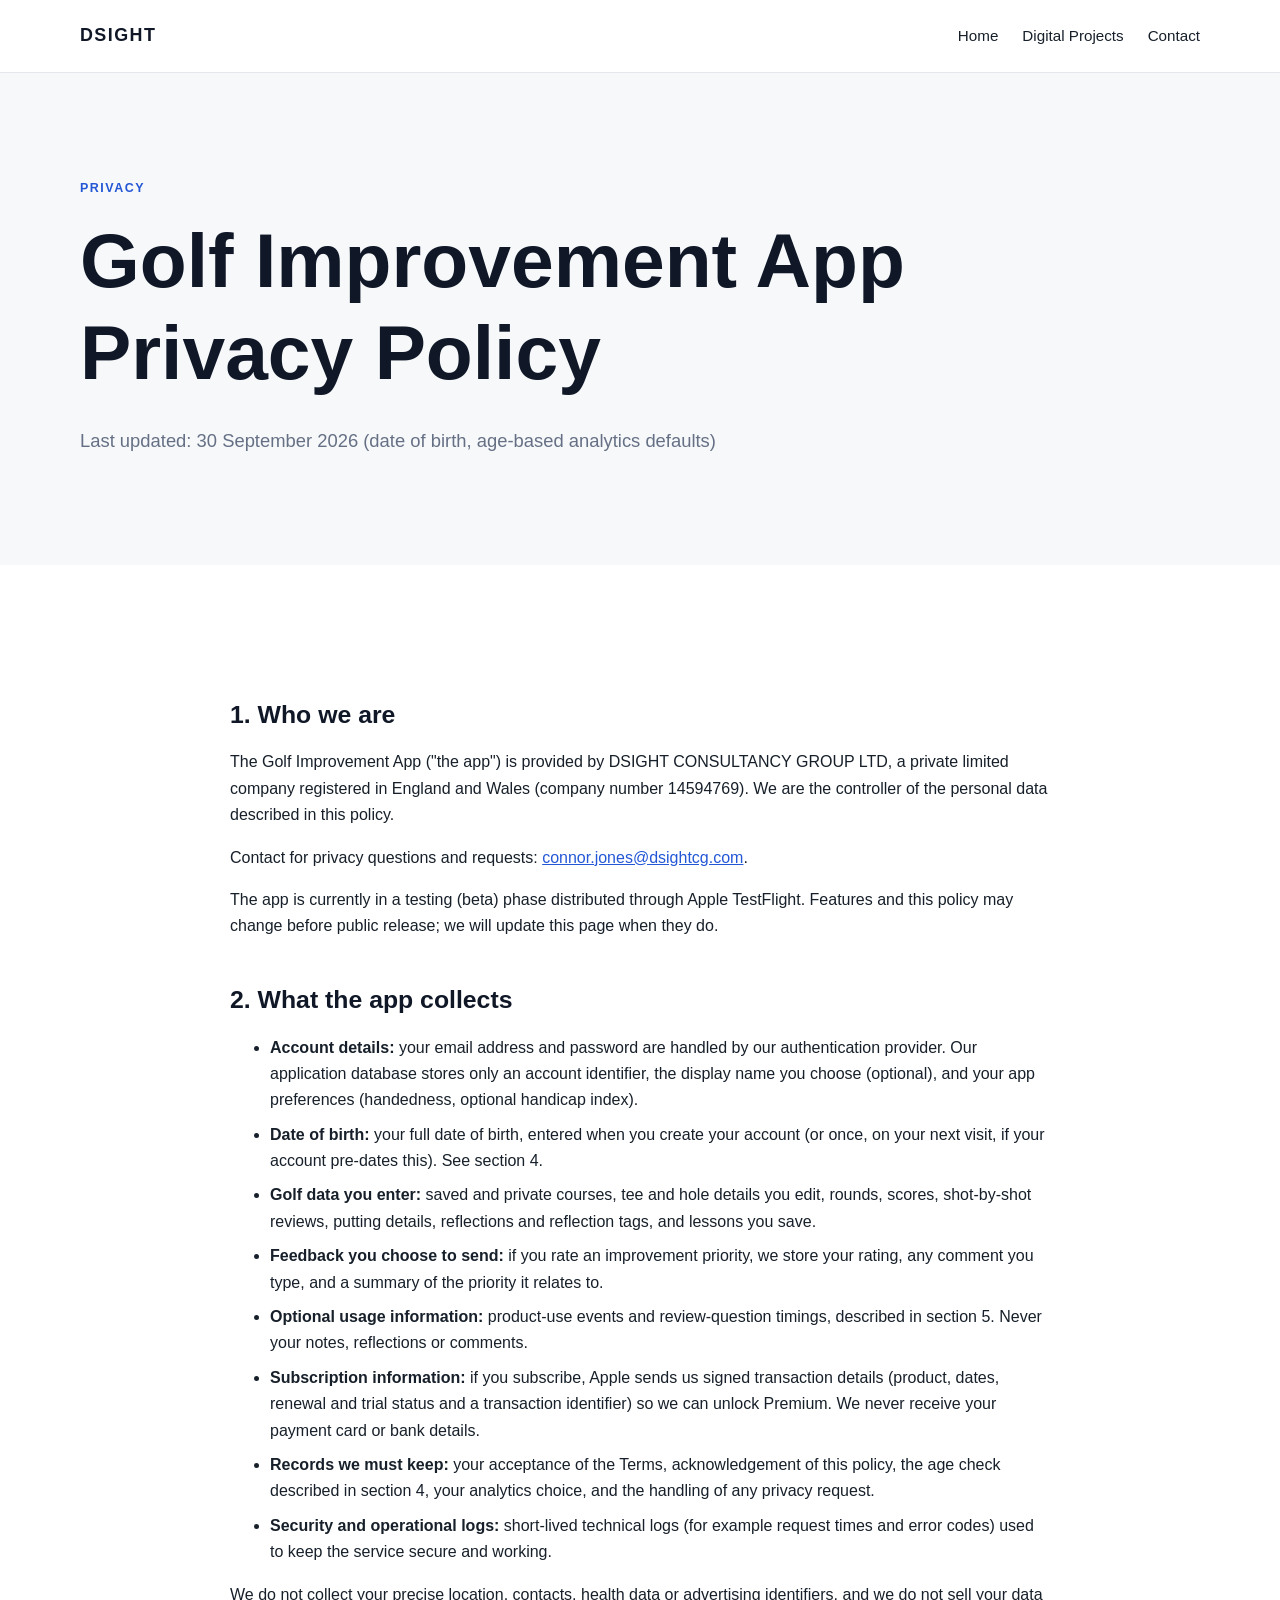
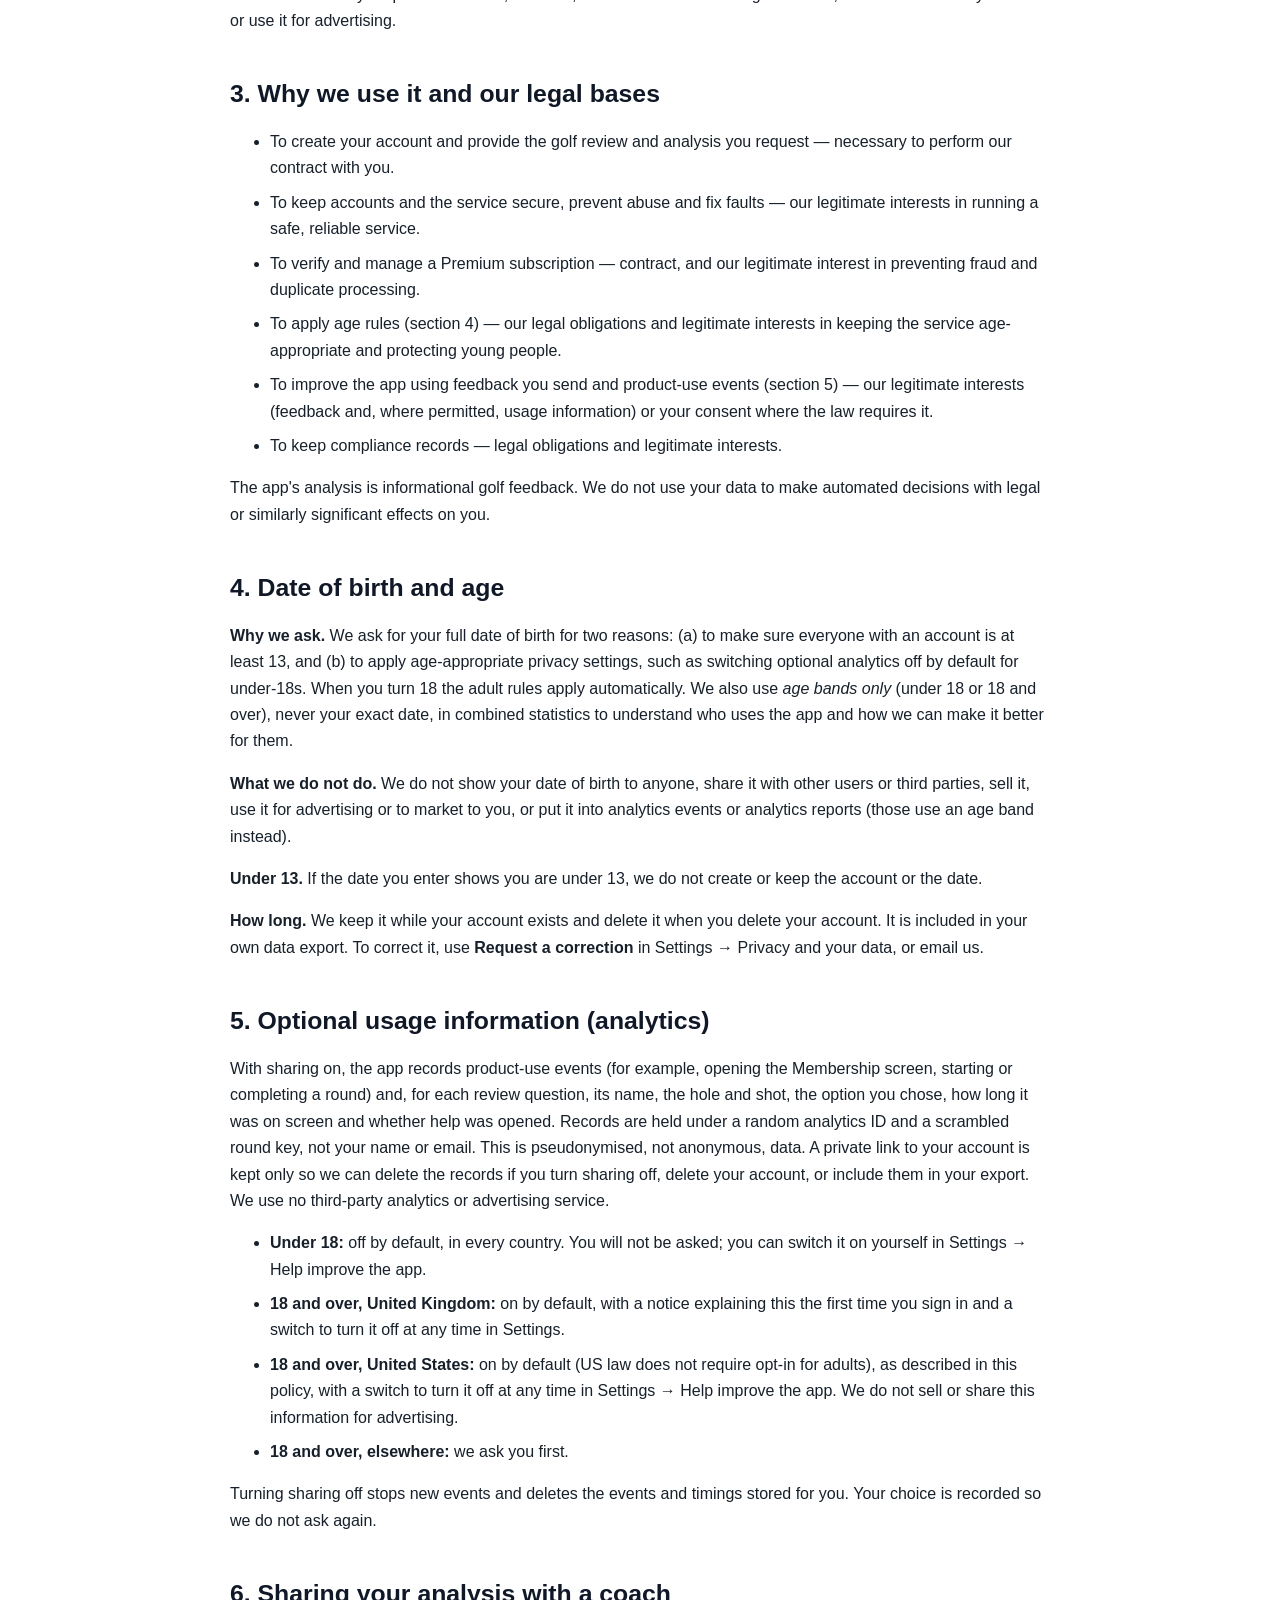
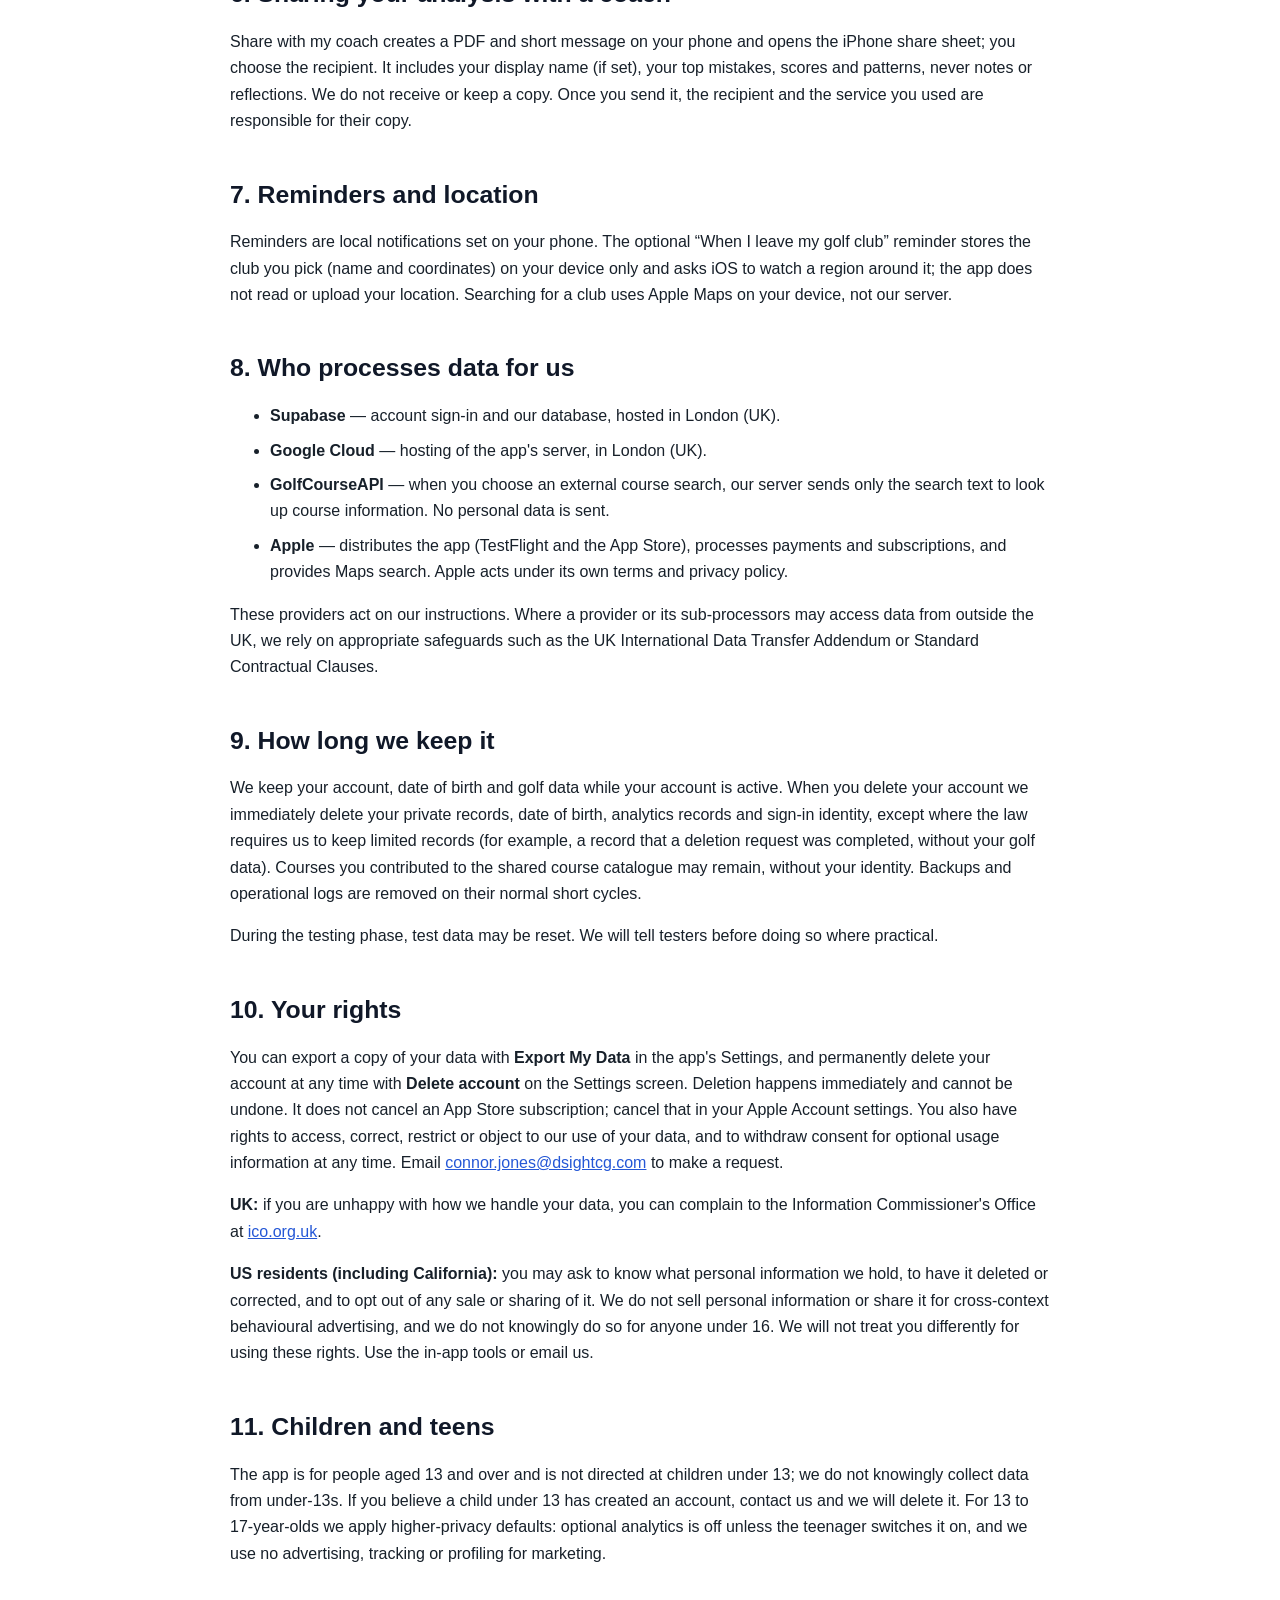
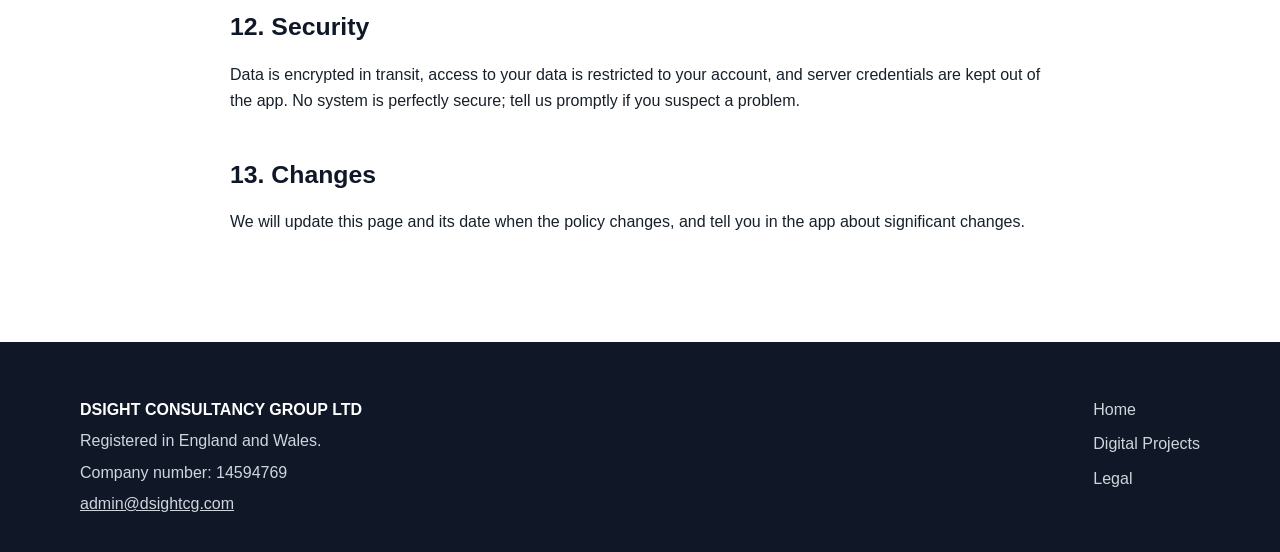
==== golf-improvement-privacy.html @ 4397a0ed "Golf Improvement privacy: date of birth, age-based analytics defaults, coach sharing, reminders, sub" ====
<!doctype html>
<html lang="en">
<head>
  <meta charset="utf-8">
  <meta name="viewport" content="width=device-width, initial-scale=1">
  <title>Golf Improvement App Privacy Policy | DSIGHT CONSULTANCY GROUP LTD</title>
  <meta
    name="description"
    content="Privacy policy for the Golf Improvement App by DSIGHT CONSULTANCY GROUP LTD."
  >
  <link rel="stylesheet" href="styles.css">
</head>

<body>

<header class="site-header">
  <div class="container nav">
    <a class="brand" href="index.html">DSIGHT</a>

    <nav aria-label="Main navigation">
      <a href="index.html">Home</a>
      <a href="projects.html">Digital Projects</a>
      <a href="index.html#contact">Contact</a>
    </nav>
  </div>
</header>

<main>

<section class="page-header">
  <div class="container">
    <p class="eyebrow">Privacy</p>
    <h1>Golf Improvement App Privacy Policy</h1>
    <p class="hero-text">Last updated: 30 September 2026 (date of birth, age-based analytics defaults)</p>
  </div>
</section>

<section class="section">
  <div class="container legal">

    <h2>1. Who we are</h2>

    <p>
      The Golf Improvement App ("the app") is provided by DSIGHT CONSULTANCY
      GROUP LTD, a private limited company registered in England and Wales
      (company number 14594769). We are the controller of the personal data
      described in this policy.
    </p>
    <p>
      Contact for privacy questions and requests:
      <a href="mailto:connor.jones@dsightcg.com">connor.jones@dsightcg.com</a>.
    </p>
    <p>
      The app is currently in a testing (beta) phase distributed through
      Apple TestFlight. Features and this policy may change before public
      release; we will update this page when they do.
    </p>

    <h2>2. What the app collects</h2>

    <ul>
      <li>
        <strong>Account details:</strong> your email address and password are
        handled by our authentication provider. Our application database stores
        only an account identifier, the display name you choose (optional), and
        your app preferences (handedness, optional handicap index).
      </li>
      <li>
        <strong>Date of birth:</strong> your full date of birth, entered when
        you create your account (or once, on your next visit, if your account
        pre-dates this). See section 4.
      </li>
      <li>
        <strong>Golf data you enter:</strong> saved and private courses, tee
        and hole details you edit, rounds, scores, shot-by-shot reviews,
        putting details, reflections and reflection tags, and lessons you save.
      </li>
      <li>
        <strong>Feedback you choose to send:</strong> if you rate an
        improvement priority, we store your rating, any comment you type, and a
        summary of the priority it relates to.
      </li>
      <li>
        <strong>Optional usage information:</strong> product-use events and
        review-question timings, described in section 5. Never your notes,
        reflections or comments.
      </li>
      <li>
        <strong>Subscription information:</strong> if you subscribe, Apple
        sends us signed transaction details (product, dates, renewal and trial
        status and a transaction identifier) so we can unlock Premium. We never
        receive your payment card or bank details.
      </li>
      <li>
        <strong>Records we must keep:</strong> your acceptance of the Terms,
        acknowledgement of this policy, the age check described in section 4,
        your analytics choice, and the handling of any privacy request.
      </li>
      <li>
        <strong>Security and operational logs:</strong> short-lived technical
        logs (for example request times and error codes) used to keep the
        service secure and working.
      </li>
    </ul>
    <p>
      We do not collect your precise location, contacts, health data or
      advertising identifiers, and we do not sell your data or use it for
      advertising.
    </p>

    <h2>3. Why we use it and our legal bases</h2>

    <ul>
      <li>
        To create your account and provide the golf review and analysis you
        request &mdash; necessary to perform our contract with you.
      </li>
      <li>
        To keep accounts and the service secure, prevent abuse and fix faults
        &mdash; our legitimate interests in running a safe, reliable service.
      </li>
      <li>
        To verify and manage a Premium subscription &mdash; contract, and our
        legitimate interest in preventing fraud and duplicate processing.
      </li>
      <li>
        To apply age rules (section 4) &mdash; our legal obligations and
        legitimate interests in keeping the service age-appropriate and
        protecting young people.
      </li>
      <li>
        To improve the app using feedback you send and product-use events
        (section 5) &mdash; our legitimate interests (feedback and, where
        permitted, usage information) or your consent where the law requires it.
      </li>
      <li>
        To keep compliance records &mdash; legal obligations and legitimate
        interests.
      </li>
    </ul>
    <p>
      The app's analysis is informational golf feedback. We do not use your
      data to make automated decisions with legal or similarly significant
      effects on you.
    </p>

    <h2>4. Date of birth and age</h2>

    <p>
      <strong>Why we ask.</strong> We ask for your full date of birth for two
      reasons: (a) to make sure everyone with an account is at least 13, and
      (b) to apply age-appropriate privacy settings, such as switching optional
      analytics off by default for under-18s. When you turn 18 the adult rules
      apply automatically. We also use <em>age bands only</em> (under 18 or 18
      and over), never your exact date, in combined statistics to understand who
      uses the app and how we can make it better for them.
    </p>
    <p>
      <strong>What we do not do.</strong> We do not show your date of birth to
      anyone, share it with other users or third parties, sell it, use it for
      advertising or to market to you, or put it into analytics events or
      analytics reports (those use an age band instead).
    </p>
    <p>
      <strong>Under 13.</strong> If the date you enter shows you are under 13,
      we do not create or keep the account or the date.
    </p>
    <p>
      <strong>How long.</strong> We keep it while your account exists and
      delete it when you delete your account. It is included in your own data
      export. To correct it, use <strong>Request a correction</strong> in
      Settings &rarr; Privacy and your data, or email us.
    </p>

    <h2>5. Optional usage information (analytics)</h2>

    <p>
      With sharing on, the app records product-use events (for example,
      opening the Membership screen, starting or completing a round) and, for
      each review question, its name, the hole and shot, the option you chose,
      how long it was on screen and whether help was opened. Records are held
      under a random analytics ID and a scrambled round key, not your name or
      email. This is pseudonymised, not anonymous, data. A private link to your
      account is kept only so we can delete the records if you turn sharing off,
      delete your account, or include them in your export. We use no
      third-party analytics or advertising service.
    </p>
    <ul>
      <li>
        <strong>Under 18:</strong> off by default, in every country. You will
        not be asked; you can switch it on yourself in Settings &rarr; Help
        improve the app.
      </li>
      <li>
        <strong>18 and over, United Kingdom:</strong> on by default, with a
        notice explaining this the first time you sign in and a switch to turn
        it off at any time in Settings.
      </li>
      <li>
        <strong>18 and over, United States:</strong> on by default (US law does
        not require opt-in for adults), as described in this policy, with a
        switch to turn it off at any time in Settings &rarr; Help improve the
        app. We do not sell or share this information for advertising.
      </li>
      <li>
        <strong>18 and over, elsewhere:</strong> we ask you first.
      </li>
    </ul>
    <p>
      Turning sharing off stops new events and deletes the events and timings
      stored for you. Your choice is recorded so we do not ask again.
    </p>

    <h2>6. Sharing your analysis with a coach</h2>

    <p>
      Share with my coach creates a PDF and short message on your phone and
      opens the iPhone share sheet; you choose the recipient. It includes your
      display name (if set), your top mistakes, scores and patterns, never notes
      or reflections. We do not receive or keep a copy. Once you send it, the
      recipient and the service you used are responsible for their copy.
    </p>

    <h2>7. Reminders and location</h2>

    <p>
      Reminders are local notifications set on your phone. The optional
      &ldquo;When I leave my golf club&rdquo; reminder stores the club you pick
      (name and coordinates) on your device only and asks iOS to watch a region
      around it; the app does not read or upload your location. Searching for a
      club uses Apple Maps on your device, not our server.
    </p>

    <h2>8. Who processes data for us</h2>

    <ul>
      <li>
        <strong>Supabase</strong> &mdash; account sign-in and our database,
        hosted in London (UK).
      </li>
      <li>
        <strong>Google Cloud</strong> &mdash; hosting of the app's server,
        in London (UK).
      </li>
      <li>
        <strong>GolfCourseAPI</strong> &mdash; when you choose an external
        course search, our server sends only the search text to look up course
        information. No personal data is sent.
      </li>
      <li>
        <strong>Apple</strong> &mdash; distributes the app (TestFlight and the
        App Store), processes payments and subscriptions, and provides Maps
        search. Apple acts under its own terms and privacy policy.
      </li>
    </ul>
    <p>
      These providers act on our instructions. Where a provider or its
      sub-processors may access data from outside the UK, we rely on
      appropriate safeguards such as the UK International Data Transfer
      Addendum or Standard Contractual Clauses.
    </p>

    <h2>9. How long we keep it</h2>

    <p>
      We keep your account, date of birth and golf data while your account is
      active. When you delete your account we immediately delete your private
      records, date of birth, analytics records and sign-in identity, except
      where the law requires us to keep limited records (for example, a record
      that a deletion request was completed, without your golf data). Courses
      you contributed to the shared course catalogue may remain, without your
      identity. Backups and operational logs are removed on their normal
      short cycles.
    </p>
    <p>
      During the testing phase, test data may be reset. We will tell testers
      before doing so where practical.
    </p>

    <h2>10. Your rights</h2>

    <p>
      You can export a copy of your data with <strong>Export My Data</strong>
      in the app's Settings, and permanently delete your account at any time
      with <strong>Delete account</strong> on the Settings screen. Deletion
      happens immediately and cannot be undone. It does not cancel an App
      Store subscription; cancel that in your Apple Account settings. You also
      have rights to access, correct, restrict or object to our use of your
      data, and to withdraw consent for optional usage information at any time.
      Email
      <a href="mailto:connor.jones@dsightcg.com">connor.jones@dsightcg.com</a>
      to make a request.
    </p>
    <p>
      <strong>UK:</strong> if you are unhappy with how we handle your data,
      you can complain to the Information Commissioner's Office at
      <a href="https://ico.org.uk">ico.org.uk</a>.
    </p>
    <p>
      <strong>US residents (including California):</strong> you may ask to know
      what personal information we hold, to have it deleted or corrected, and
      to opt out of any sale or sharing of it. We do not sell personal
      information or share it for cross-context behavioural advertising, and
      we do not knowingly do so for anyone under 16. We will not treat you
      differently for using these rights. Use the in-app tools or email us.
    </p>

    <h2>11. Children and teens</h2>

    <p>
      The app is for people aged 13 and over and is not directed at children
      under 13; we do not knowingly collect data from under-13s. If you believe
      a child under 13 has created an account, contact us and we will delete
      it. For 13 to 17-year-olds we apply higher-privacy defaults: optional
      analytics is off unless the teenager switches it on, and we use no
      advertising, tracking or profiling for marketing.
    </p>

    <h2>12. Security</h2>

    <p>
      Data is encrypted in transit, access to your data is restricted to your
      account, and server credentials are kept out of the app. No system is
      perfectly secure; tell us promptly if you suspect a problem.
    </p>

    <h2>13. Changes</h2>

    <p>
      We will update this page and its date when the policy changes, and tell
      you in the app about significant changes.
    </p>

  </div>
</section>

</main>

<footer>
  <div class="container footer-content">

    <div>
      <strong>DSIGHT CONSULTANCY GROUP LTD</strong>
      <p>Registered in England and Wales.</p>
      <p>Company number: 14594769</p>
      <p>
        <a href="mailto:admin@dsightcg.com">admin@dsightcg.com</a>
      </p>
    </div>

    <div class="footer-links">
      <a href="index.html">Home</a>
      <a href="projects.html">Digital Projects</a>
      <a href="terms.html">Legal</a>
    </div>

  </div>
</footer>

</body>
</html>
---- styles.css ----
:root {
  --text: #17202a;
  --muted: #667085;
  --background: #ffffff;
  --alternate: #f6f8fa;
  --border: #e4e7ec;
  --accent: #2457d6;
  --accent-dark: #1744af;
  --dark: #101828;
  --footer-text: #d0d5dd;
}

* {
  box-sizing: border-box;
}

html {
  scroll-behavior: smooth;
}

body {
  margin: 0;
  font-family:
    -apple-system,
    BlinkMacSystemFont,
    "Segoe UI",
    Roboto,
    Helvetica,
    Arial,
    sans-serif;
  color: var(--text);
  background: var(--background);
  line-height: 1.65;
}

a {
  transition: color 0.15s ease, background 0.15s ease;
}

.container {
  width: min(1120px, calc(100% - 40px));
  margin: 0 auto;
}

.site-header {
  border-bottom: 1px solid var(--border);
  background: rgba(255, 255, 255, 0.98);
}

.nav {
  min-height: 72px;
  display: flex;
  align-items: center;
  justify-content: space-between;
  gap: 30px;
}

.brand {
  font-weight: 800;
  letter-spacing: 0.08em;
  font-size: 1.12rem;
  text-decoration: none;
  color: var(--dark);
}

nav {
  display: flex;
  flex-wrap: wrap;
  gap: 24px;
}

nav a {
  color: var(--text);
  text-decoration: none;
  font-size: 0.95rem;
}

nav a:hover {
  color: var(--accent);
}

.hero,
.page-header {
  padding: 105px 0 90px;
}

.hero {
  background: linear-gradient(135deg, #f5f8ff 0%, #ffffff 65%);
}

.page-header {
  background: var(--alternate);
}

.eyebrow {
  color: var(--accent);
  text-transform: uppercase;
  letter-spacing: 0.12em;
  font-weight: 700;
  font-size: 0.78rem;
}

h1,
h2,
h3 {
  line-height: 1.2;
  color: var(--dark);
}

h1 {
  max-width: 900px;
  font-size: clamp(2.5rem, 6vw, 4.8rem);
  margin: 15px 0 28px;
}

h2 {
  font-size: clamp(2rem, 4vw, 3rem);
  margin: 8px 0 20px;
}

h3 {
  font-size: 1.25rem;
  margin-top: 0;
}

p {
  margin-top: 0;
}

.hero-text,
.section-intro {
  max-width: 790px;
  font-size: 1.15rem;
  color: var(--muted);
}

.hero-actions {
  display: flex;
  flex-wrap: wrap;
  gap: 14px;
  margin-top: 35px;
}

.button {
  display: inline-block;
  padding: 12px 20px;
  background: var(--accent);
  color: white;
  border-radius: 8px;
  text-decoration: none;
  font-weight: 600;
}

.button:hover {
  background: var(--accent-dark);
}

.button.secondary {
  background: white;
  color: var(--dark);
  border: 1px solid var(--border);
}

.button.secondary:hover {
  background: var(--alternate);
}

.section {
  padding: 90px 0;
}

.alternate {
  background: var(--alternate);
}

.grid {
  display: grid;
  grid-template-columns: repeat(2, 1fr);
  gap: 24px;
  margin-top: 45px;
}

.card,
.feature-box {
  padding: 30px;
  border: 1px solid var(--border);
  border-radius: 14px;
  background: white;
}

.card p,
.feature-box p {
  color: var(--muted);
}

.split,
.project {
  display: grid;
  grid-template-columns: 1.45fr 1fr;
  gap: 55px;
  align-items: start;
}

.feature-list {
  padding-left: 20px;
  color: var(--muted);
}

.feature-list li {
  margin-bottom: 8px;
}

.status {
  font-weight: 600;
  color: var(--text) !important;
}

.text-link {
  display: inline-block;
  margin-top: 15px;
  font-weight: 600;
  color: var(--accent);
  text-decoration: none;
}

.text-link:hover {
  text-decoration: underline;
}

.company-details {
  display: grid;
  grid-template-columns: repeat(3, 1fr);
  gap: 20px;
  margin-top: 40px;
}

.company-details > div {
  padding: 22px;
  border: 1px solid var(--border);
  background: white;
  border-radius: 12px;
}

.detail-label {
  display: block;
  color: var(--muted);
  font-size: 0.85rem;
  margin-bottom: 5px;
}

.contact-email {
  font-size: 1.4rem;
  font-weight: 600;
}

.contact-email a,
.legal a {
  color: var(--accent);
}

.legal {
  max-width: 820px;
}

.legal h2 {
  margin-top: 45px;
  font-size: 1.55rem;
}

.legal li {
  margin-bottom: 8px;
}

footer {
  background: var(--dark);
  color: var(--footer-text);
  padding: 55px 0 30px;
}

footer strong {
  color: white;
}

footer a {
  color: var(--footer-text);
}

.footer-content {
  display: flex;
  justify-content: space-between;
  gap: 40px;
}

.footer-content p {
  margin: 5px 0;
}

.footer-links {
  display: flex;
  flex-direction: column;
  gap: 8px;
}

.footer-links a {
  text-decoration: none;
}

.footer-links a:hover,
footer a:hover {
  color: white;
}

.copyright {
  border-top: 1px solid #344054;
  margin-top: 35px;
  padding-top: 25px;
  font-size: 0.9rem;
}

@media (max-width: 800px) {

  .nav,
  .footer-content {
    align-items: flex-start;
    flex-direction: column;
    padding: 20px 0;
  }

  nav {
    gap: 14px;
  }

  .grid,
  .split,
  .project,
  .company-details {
    grid-template-columns: 1fr;
  }

  .hero,
  .page-header {
    padding: 70px 0 60px;
  }

  .section {
    padding: 65px 0;
  }

  h1 {
    font-size: clamp(2.35rem, 12vw, 3.5rem);
  }
}
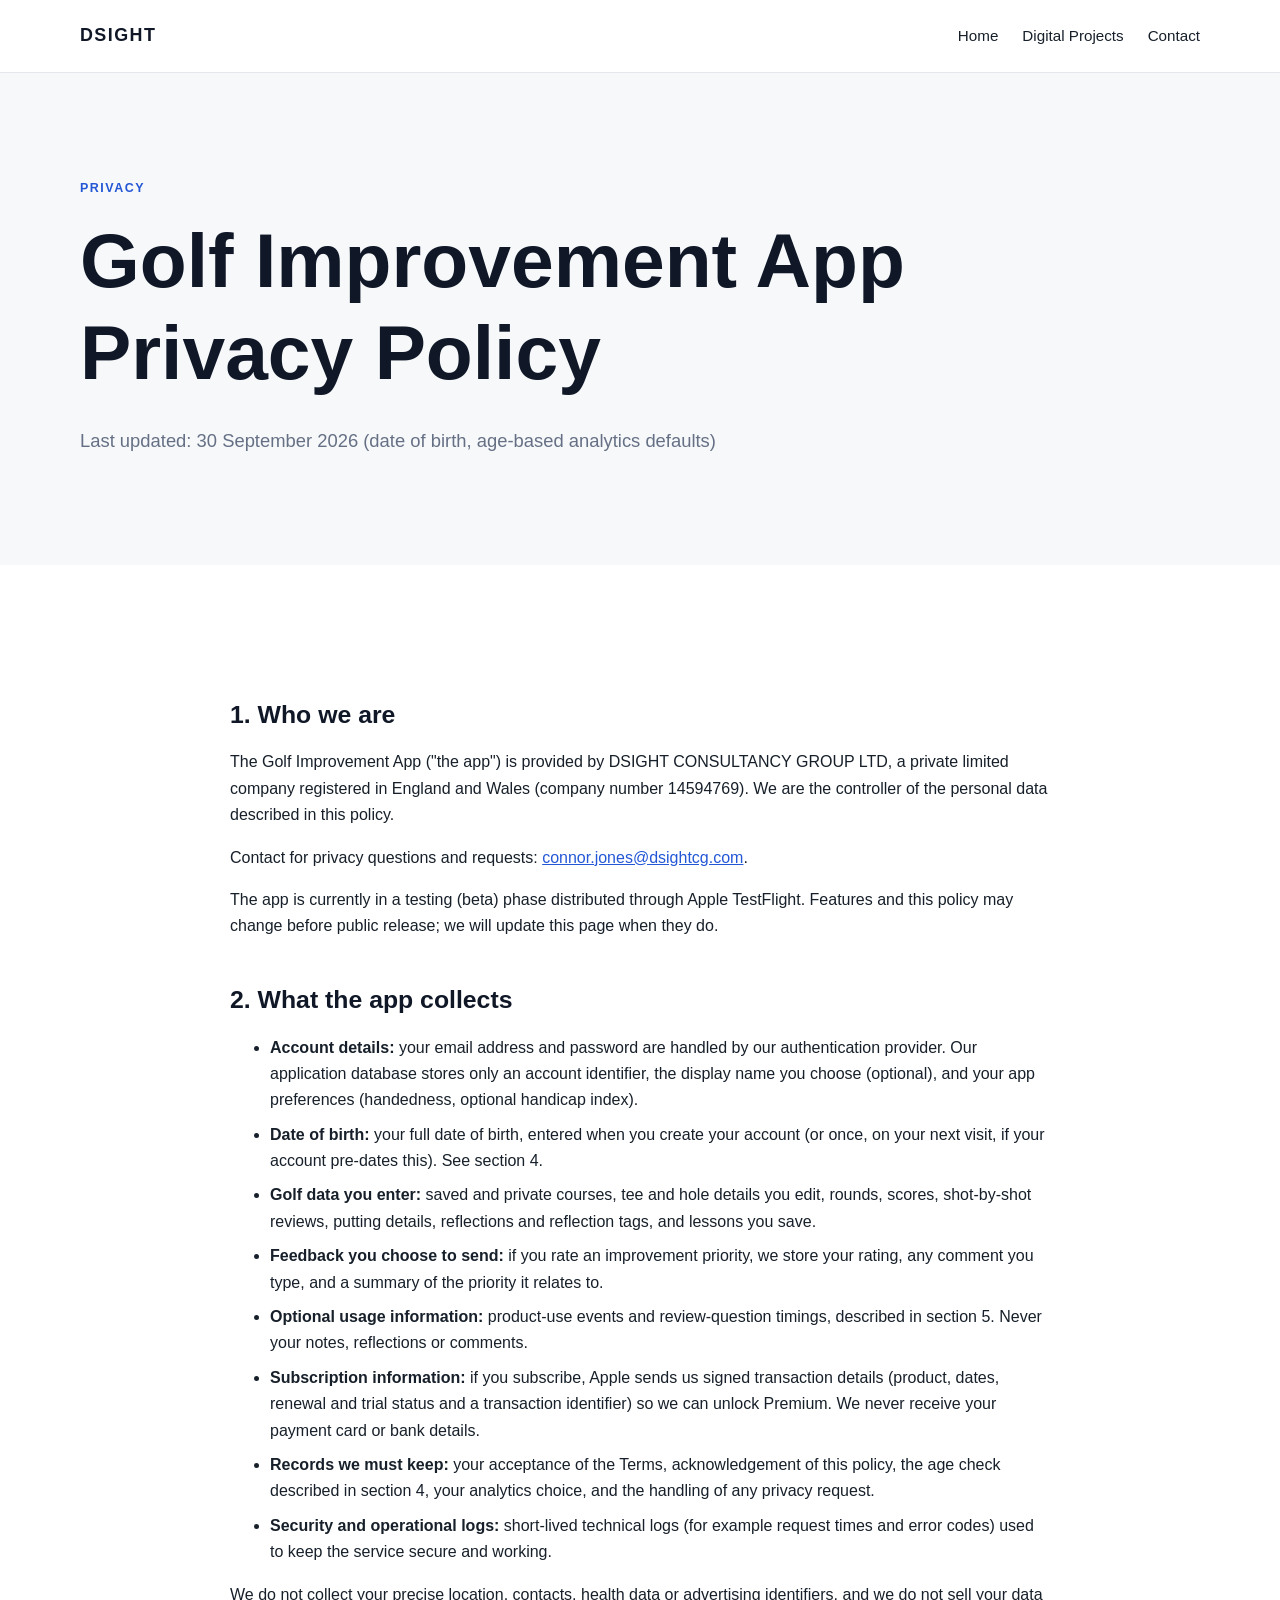
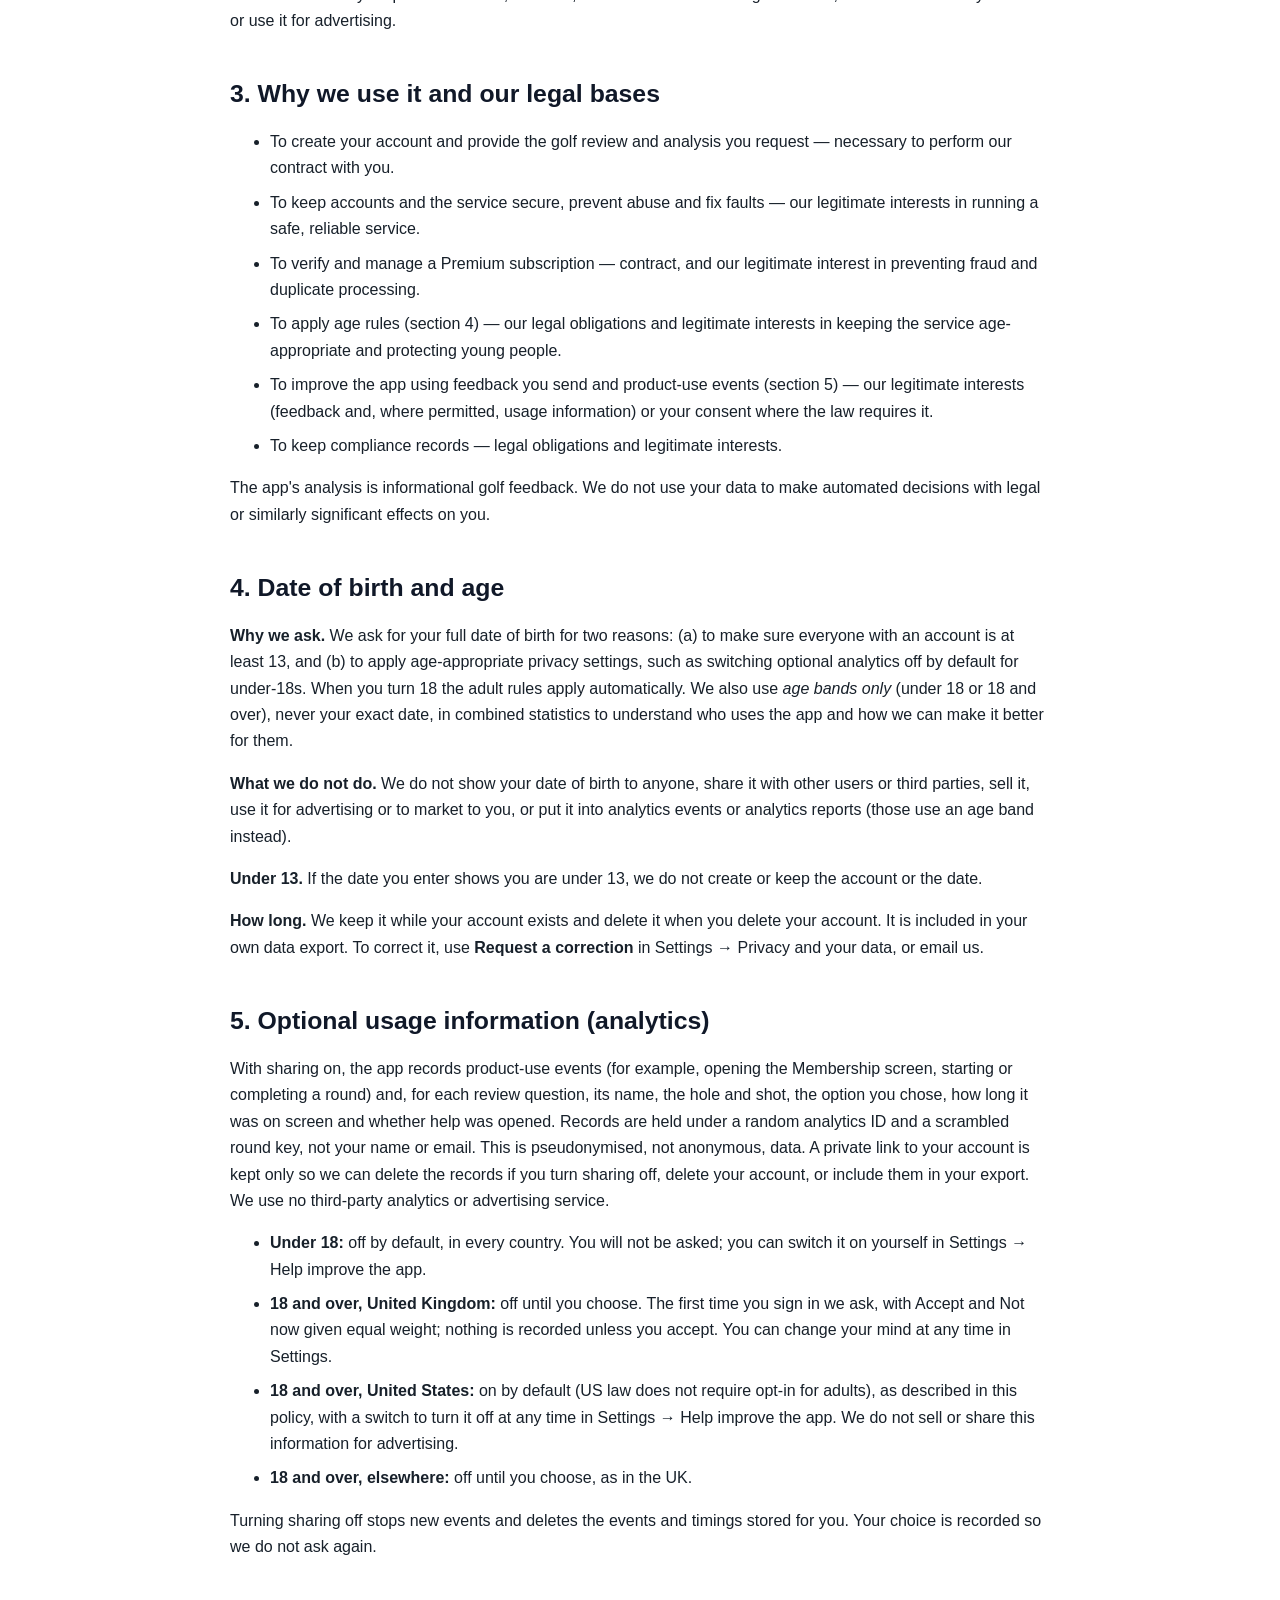
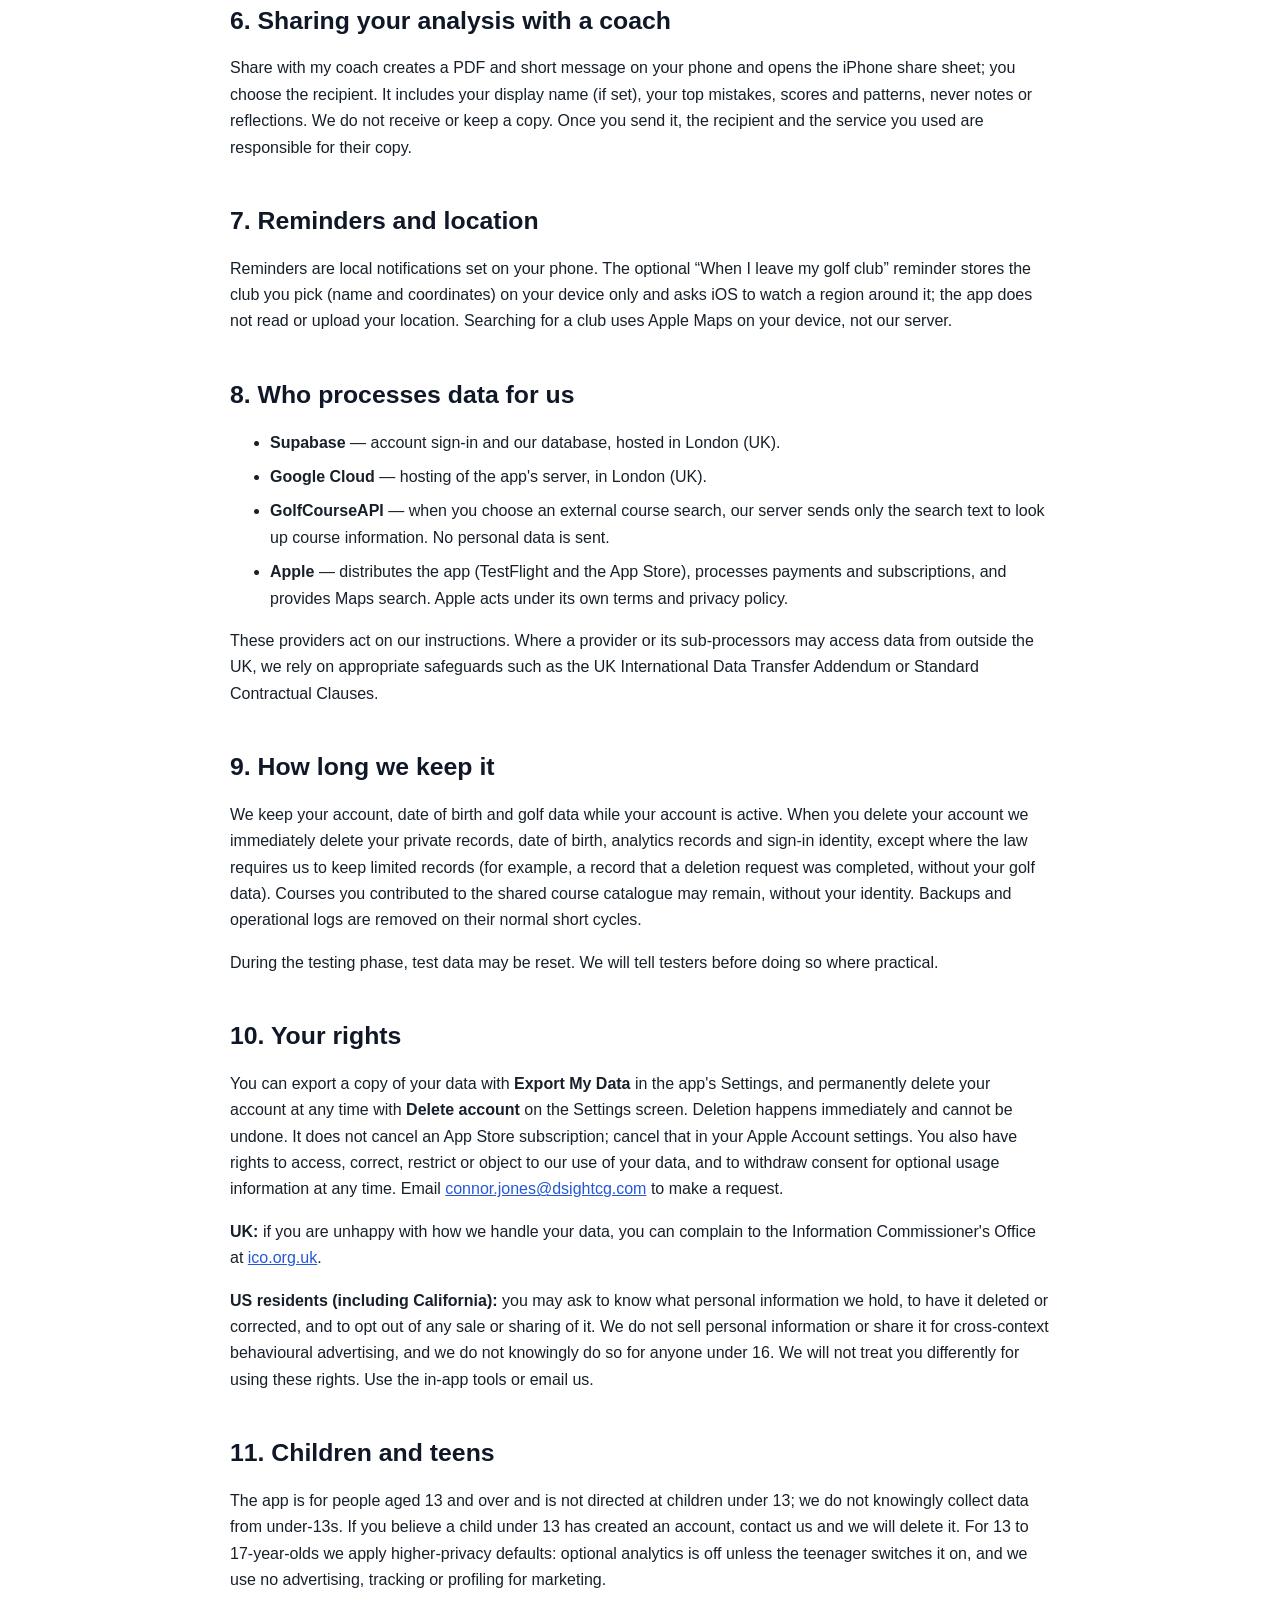
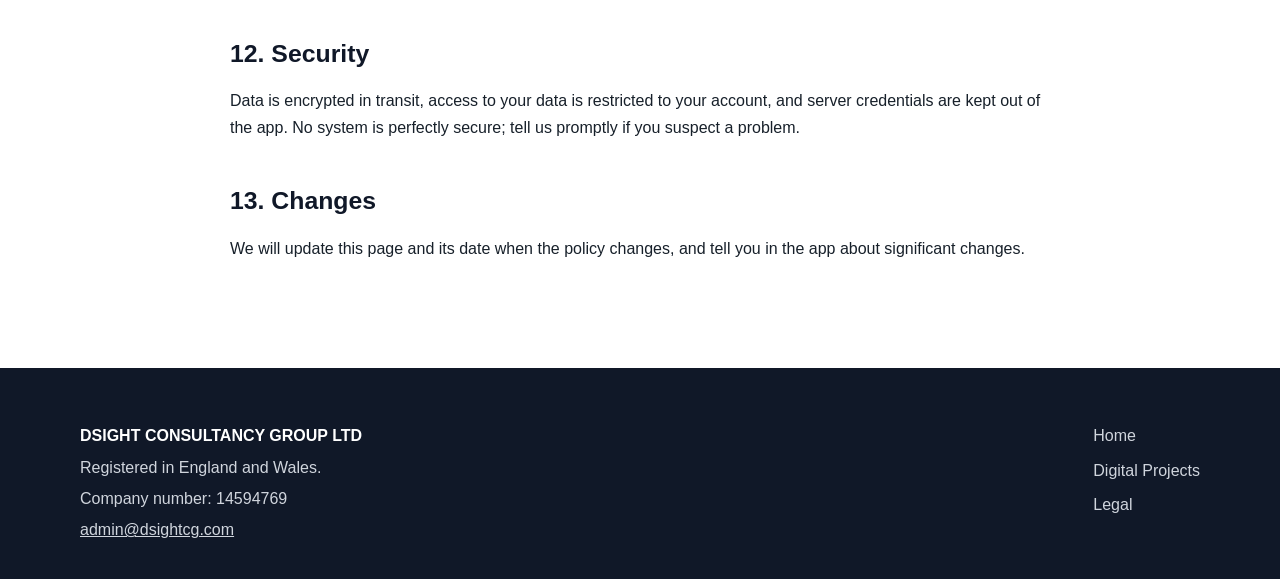
==== commit a97740df: "Golf Improvement privacy: UK analytics is opt-in" ====
--- a/golf-improvement-privacy.html
+++ b/golf-improvement-privacy.html
@@ -192,9 +192,10 @@
         improve the app.
       </li>
       <li>
-        <strong>18 and over, United Kingdom:</strong> on by default, with a
-        notice explaining this the first time you sign in and a switch to turn
-        it off at any time in Settings.
+        <strong>18 and over, United Kingdom:</strong> off until you choose. The
+        first time you sign in we ask, with Accept and Not now given equal
+        weight; nothing is recorded unless you accept. You can change your
+        mind at any time in Settings.
       </li>
       <li>
         <strong>18 and over, United States:</strong> on by default (US law does
@@ -203,7 +204,7 @@
         app. We do not sell or share this information for advertising.
       </li>
       <li>
-        <strong>18 and over, elsewhere:</strong> we ask you first.
+        <strong>18 and over, elsewhere:</strong> off until you choose, as in the UK.
       </li>
     </ul>
     <p>
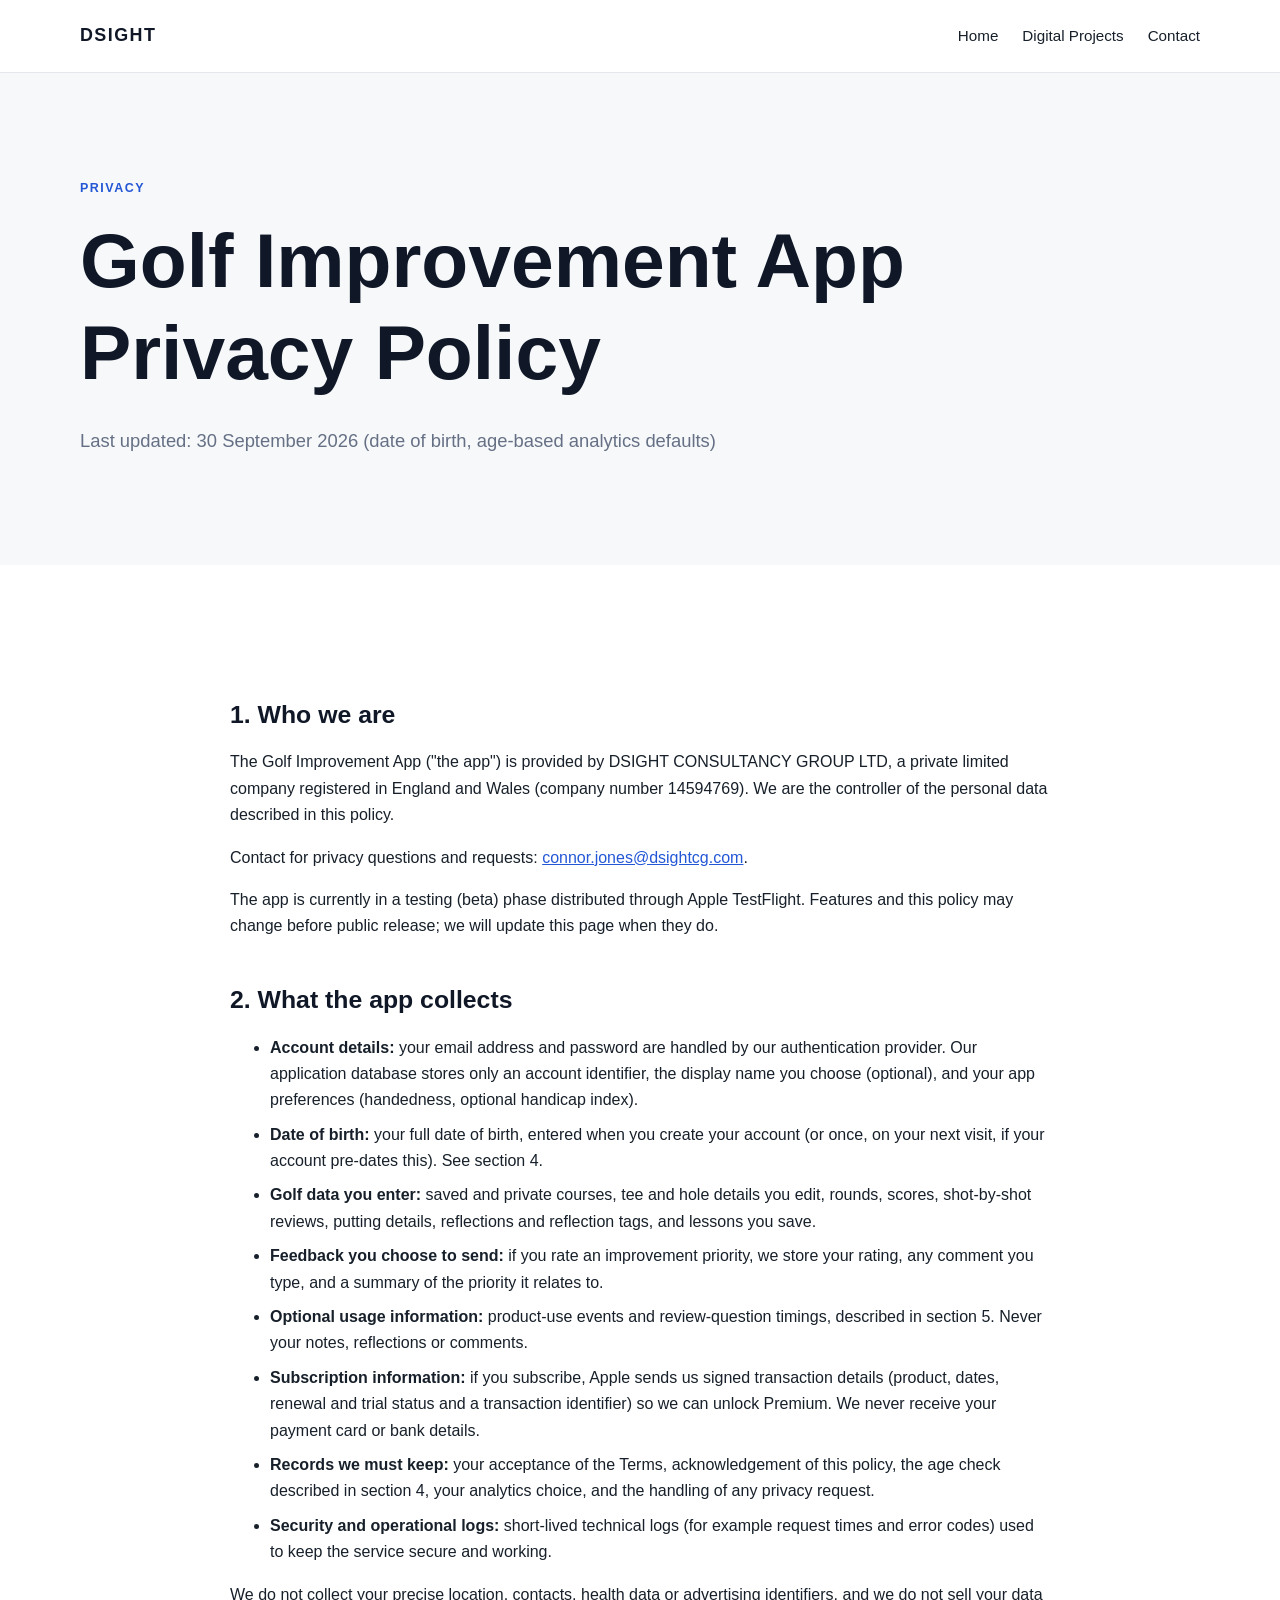
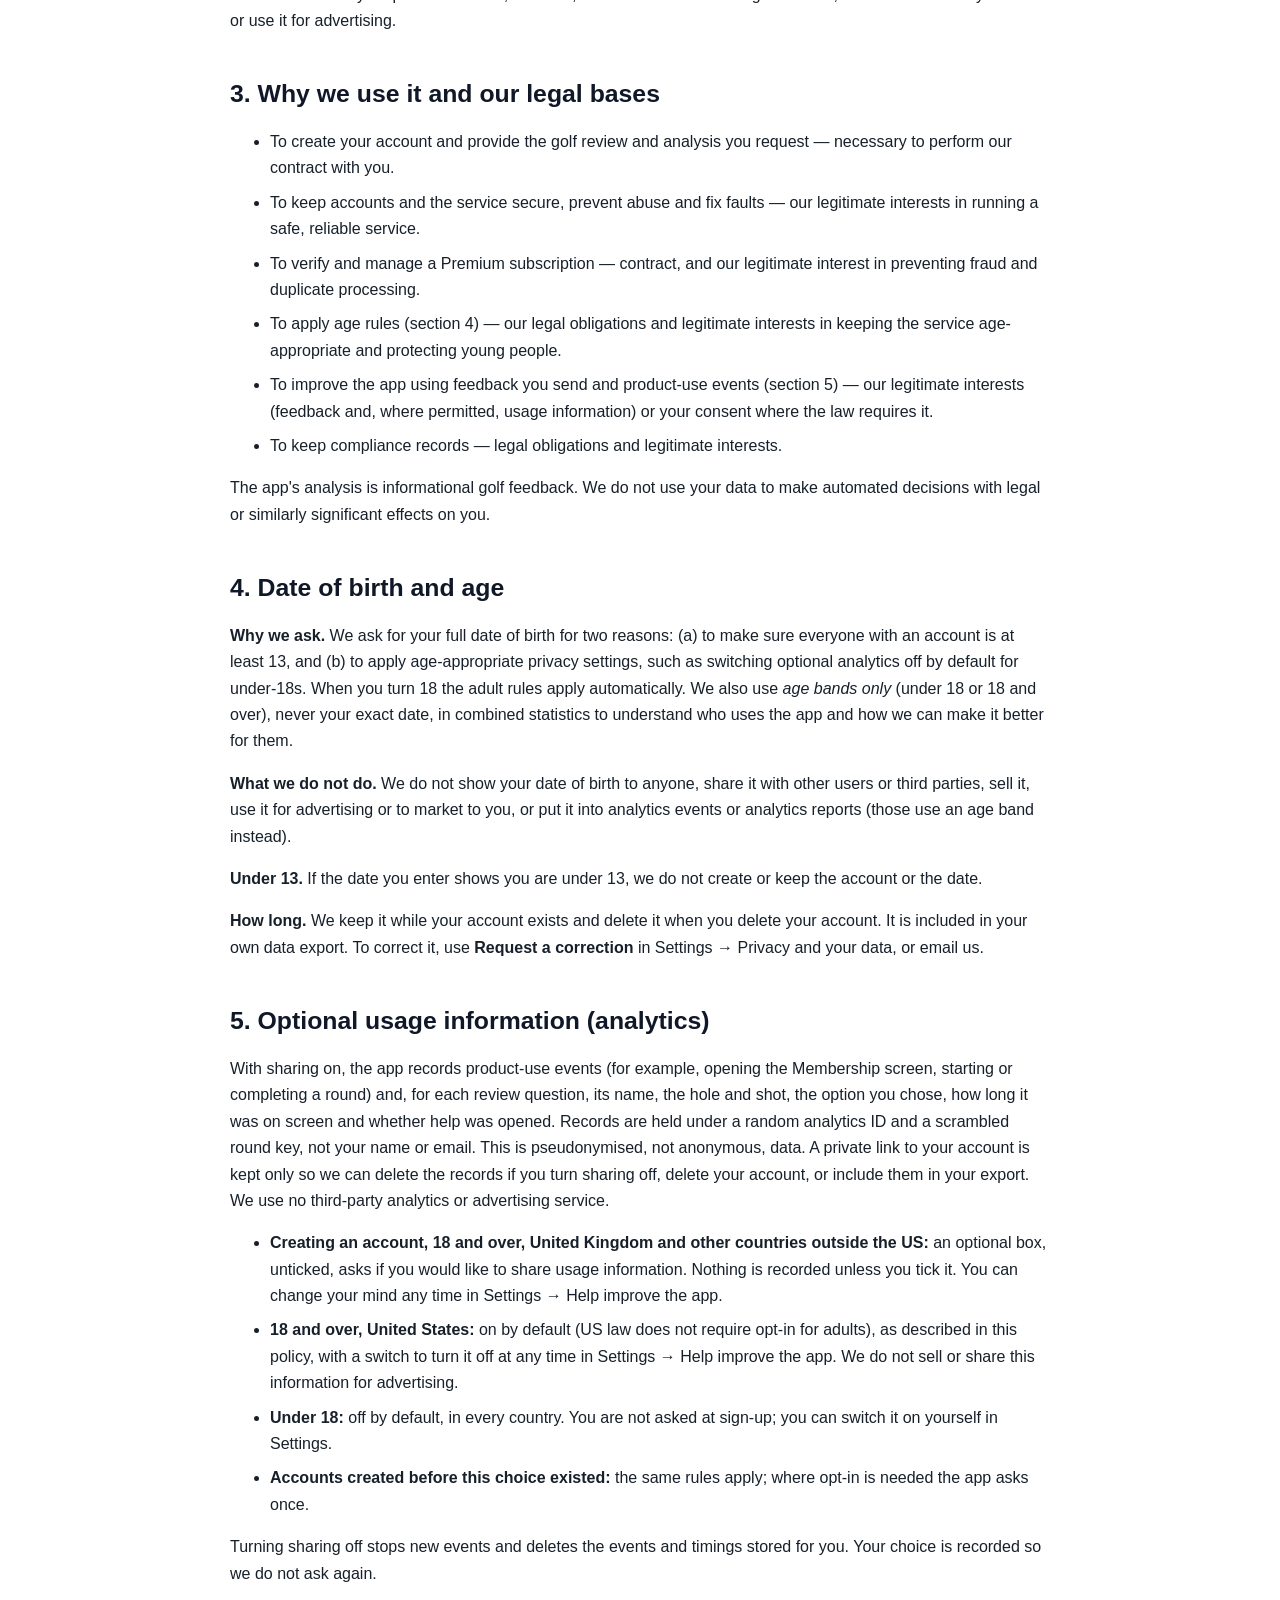
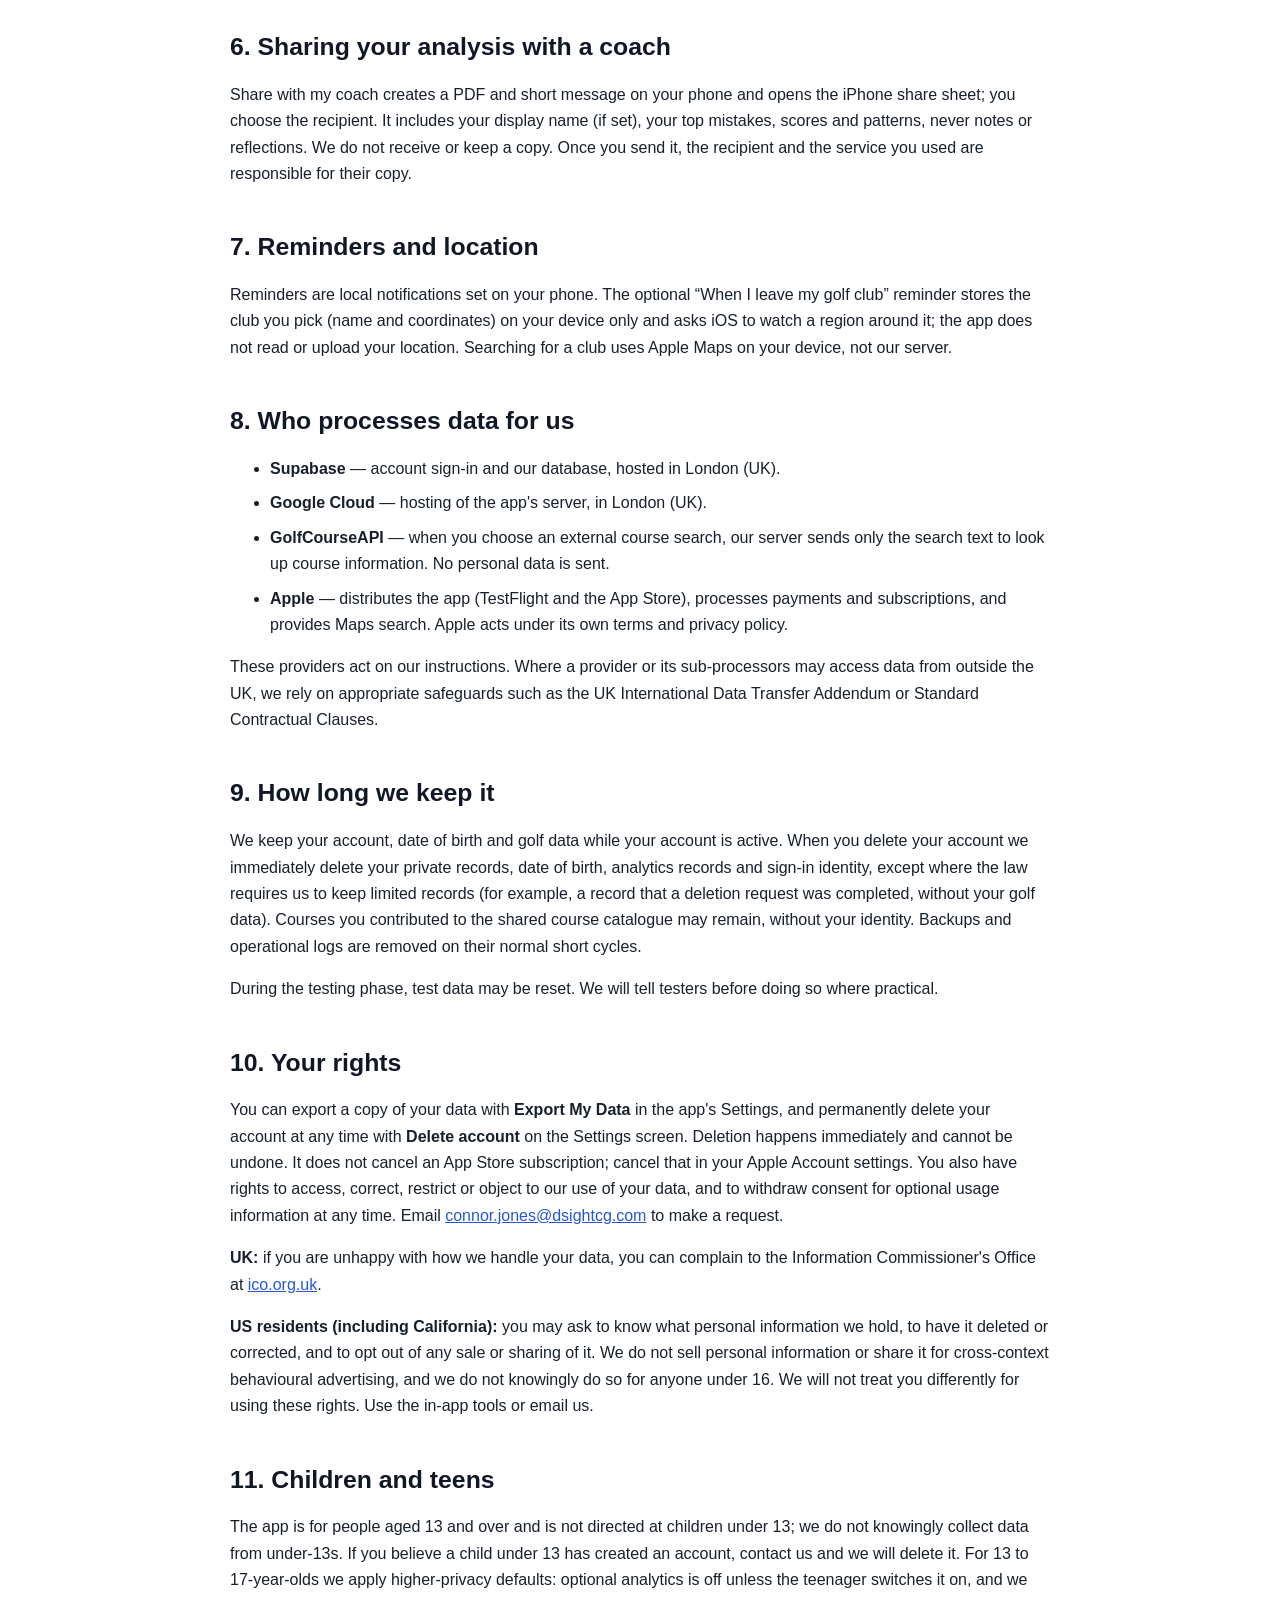
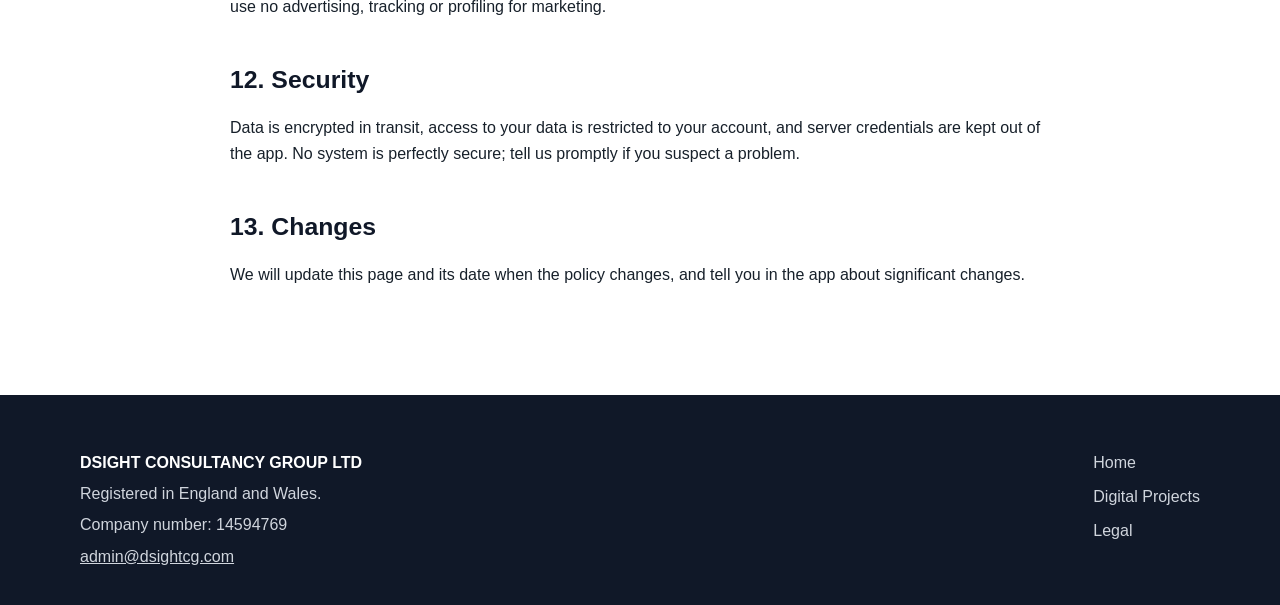
==== commit 0eb482f1: "Golf Improvement privacy: usage-sharing choice at sign-up" ====
--- a/golf-improvement-privacy.html
+++ b/golf-improvement-privacy.html
@@ -187,15 +187,11 @@
     </p>
     <ul>
       <li>
-        <strong>Under 18:</strong> off by default, in every country. You will
-        not be asked; you can switch it on yourself in Settings &rarr; Help
+        <strong>Creating an account, 18 and over, United Kingdom and other
+        countries outside the US:</strong> an optional box, unticked, asks if
+        you would like to share usage information. Nothing is recorded unless
+        you tick it. You can change your mind any time in Settings &rarr; Help
         improve the app.
-      </li>
-      <li>
-        <strong>18 and over, United Kingdom:</strong> off until you choose. The
-        first time you sign in we ask, with Accept and Not now given equal
-        weight; nothing is recorded unless you accept. You can change your
-        mind at any time in Settings.
       </li>
       <li>
         <strong>18 and over, United States:</strong> on by default (US law does
@@ -204,7 +200,12 @@
         app. We do not sell or share this information for advertising.
       </li>
       <li>
-        <strong>18 and over, elsewhere:</strong> off until you choose, as in the UK.
+        <strong>Under 18:</strong> off by default, in every country. You are
+        not asked at sign-up; you can switch it on yourself in Settings.
+      </li>
+      <li>
+        <strong>Accounts created before this choice existed:</strong> the same
+        rules apply; where opt-in is needed the app asks once.
       </li>
     </ul>
     <p>
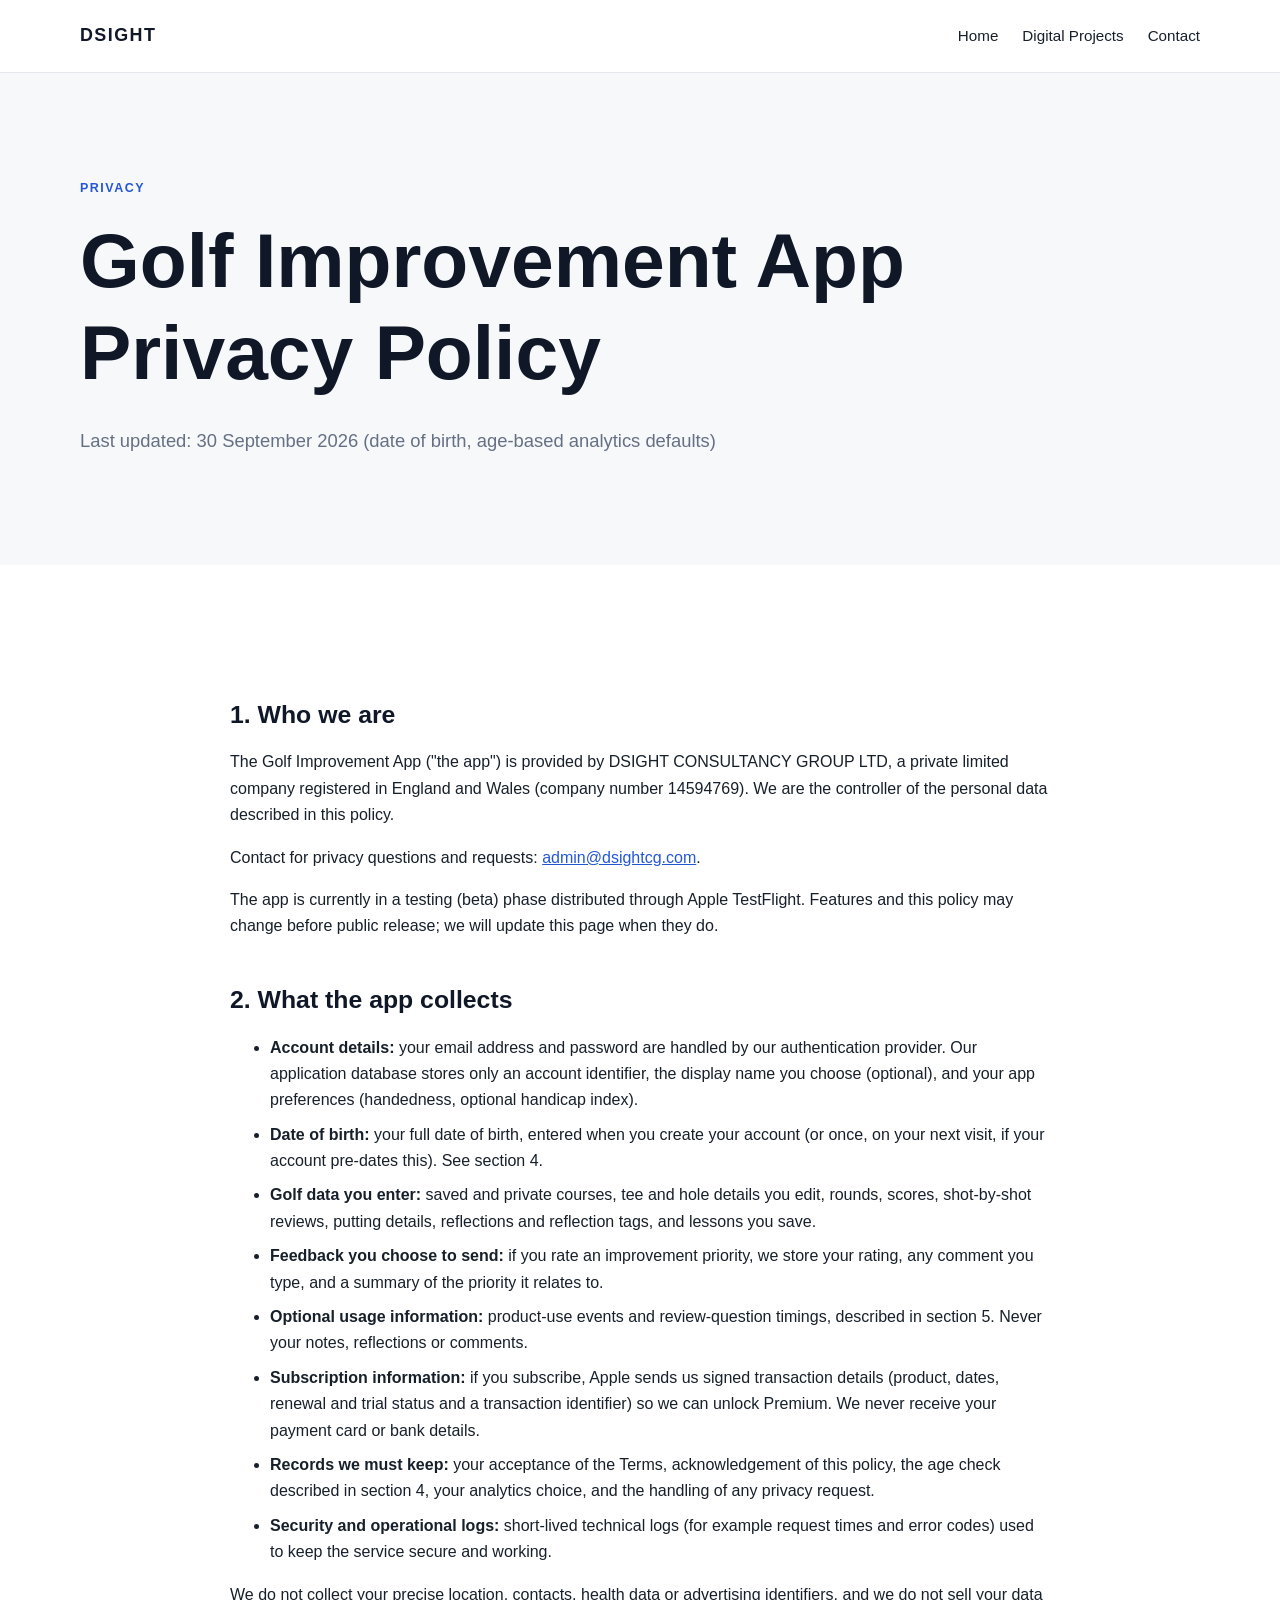
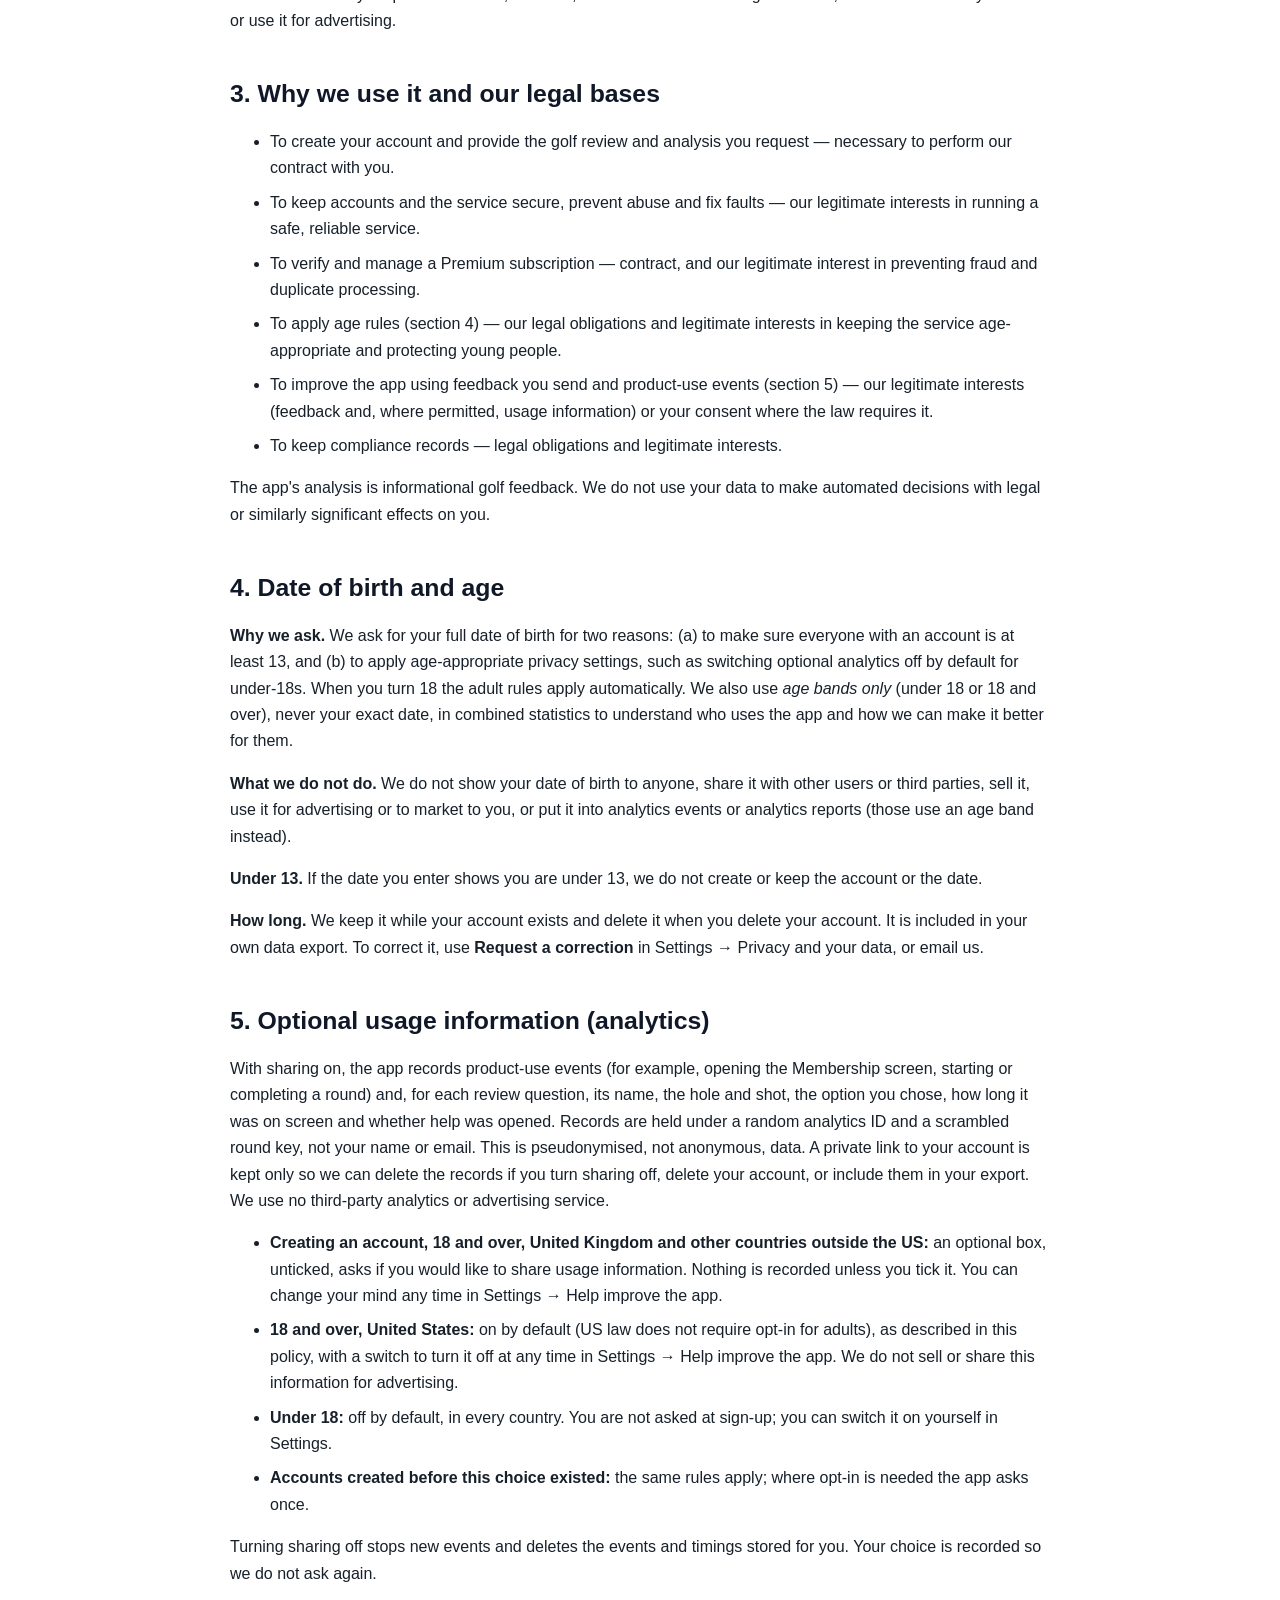
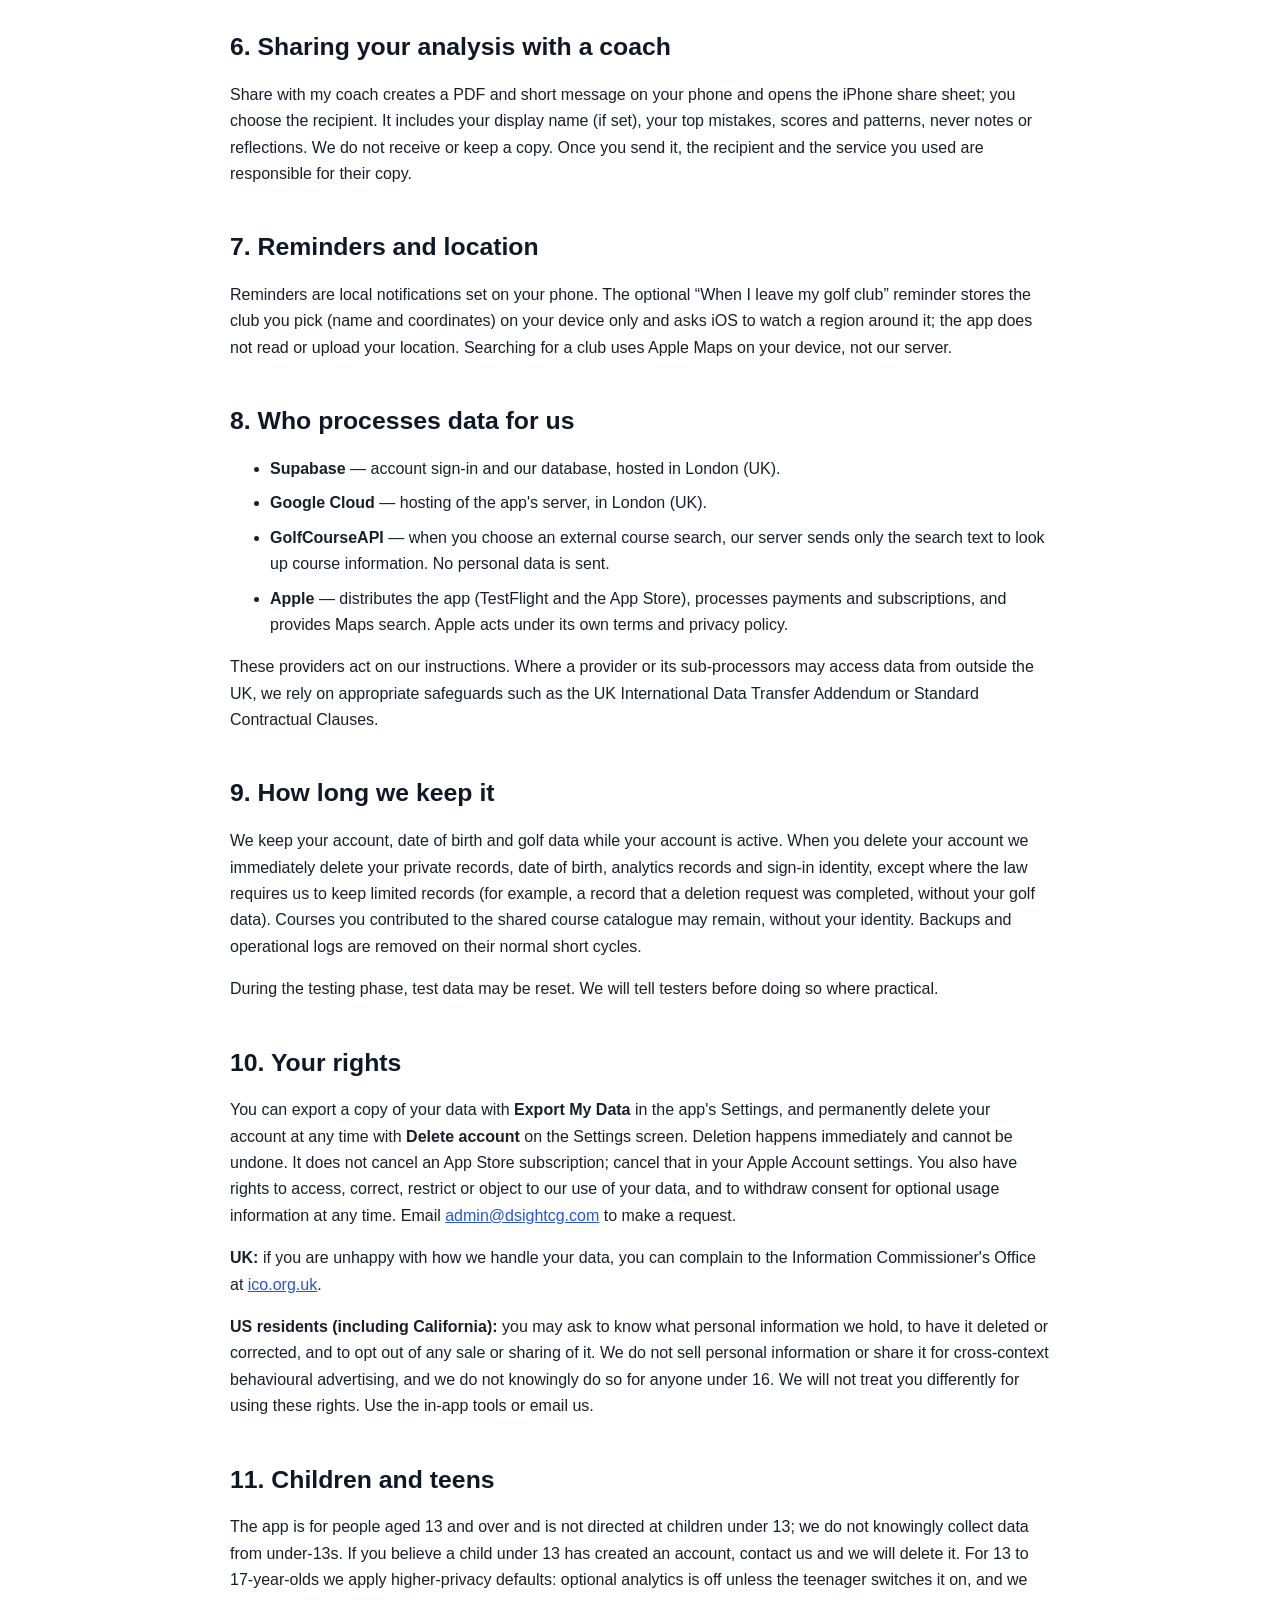
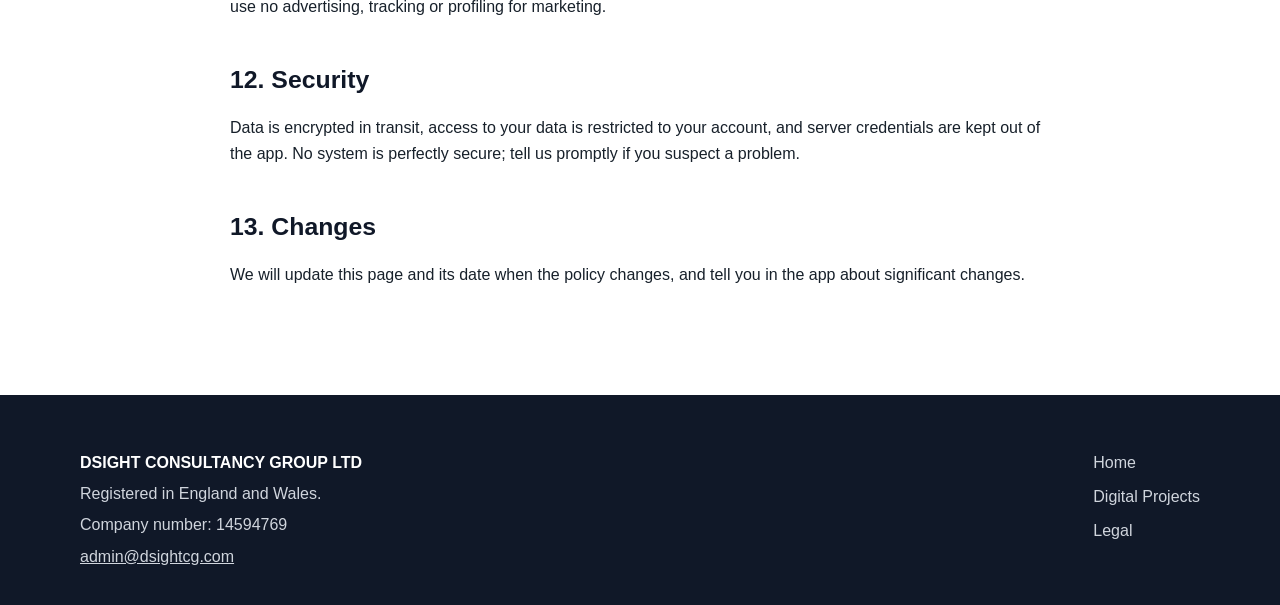
==== commit b91f1735: "Golf Improvement privacy: contact admin@dsightcg.com" ====
--- a/golf-improvement-privacy.html
+++ b/golf-improvement-privacy.html
@@ -48,7 +48,7 @@
     </p>
     <p>
       Contact for privacy questions and requests:
-      <a href="mailto:connor.jones@dsightcg.com">connor.jones@dsightcg.com</a>.
+      <a href="mailto:admin@dsightcg.com">admin@dsightcg.com</a>.
     </p>
     <p>
       The app is currently in a testing (beta) phase distributed through
@@ -290,7 +290,7 @@
       have rights to access, correct, restrict or object to our use of your
       data, and to withdraw consent for optional usage information at any time.
       Email
-      <a href="mailto:connor.jones@dsightcg.com">connor.jones@dsightcg.com</a>
+      <a href="mailto:admin@dsightcg.com">admin@dsightcg.com</a>
       to make a request.
     </p>
     <p>
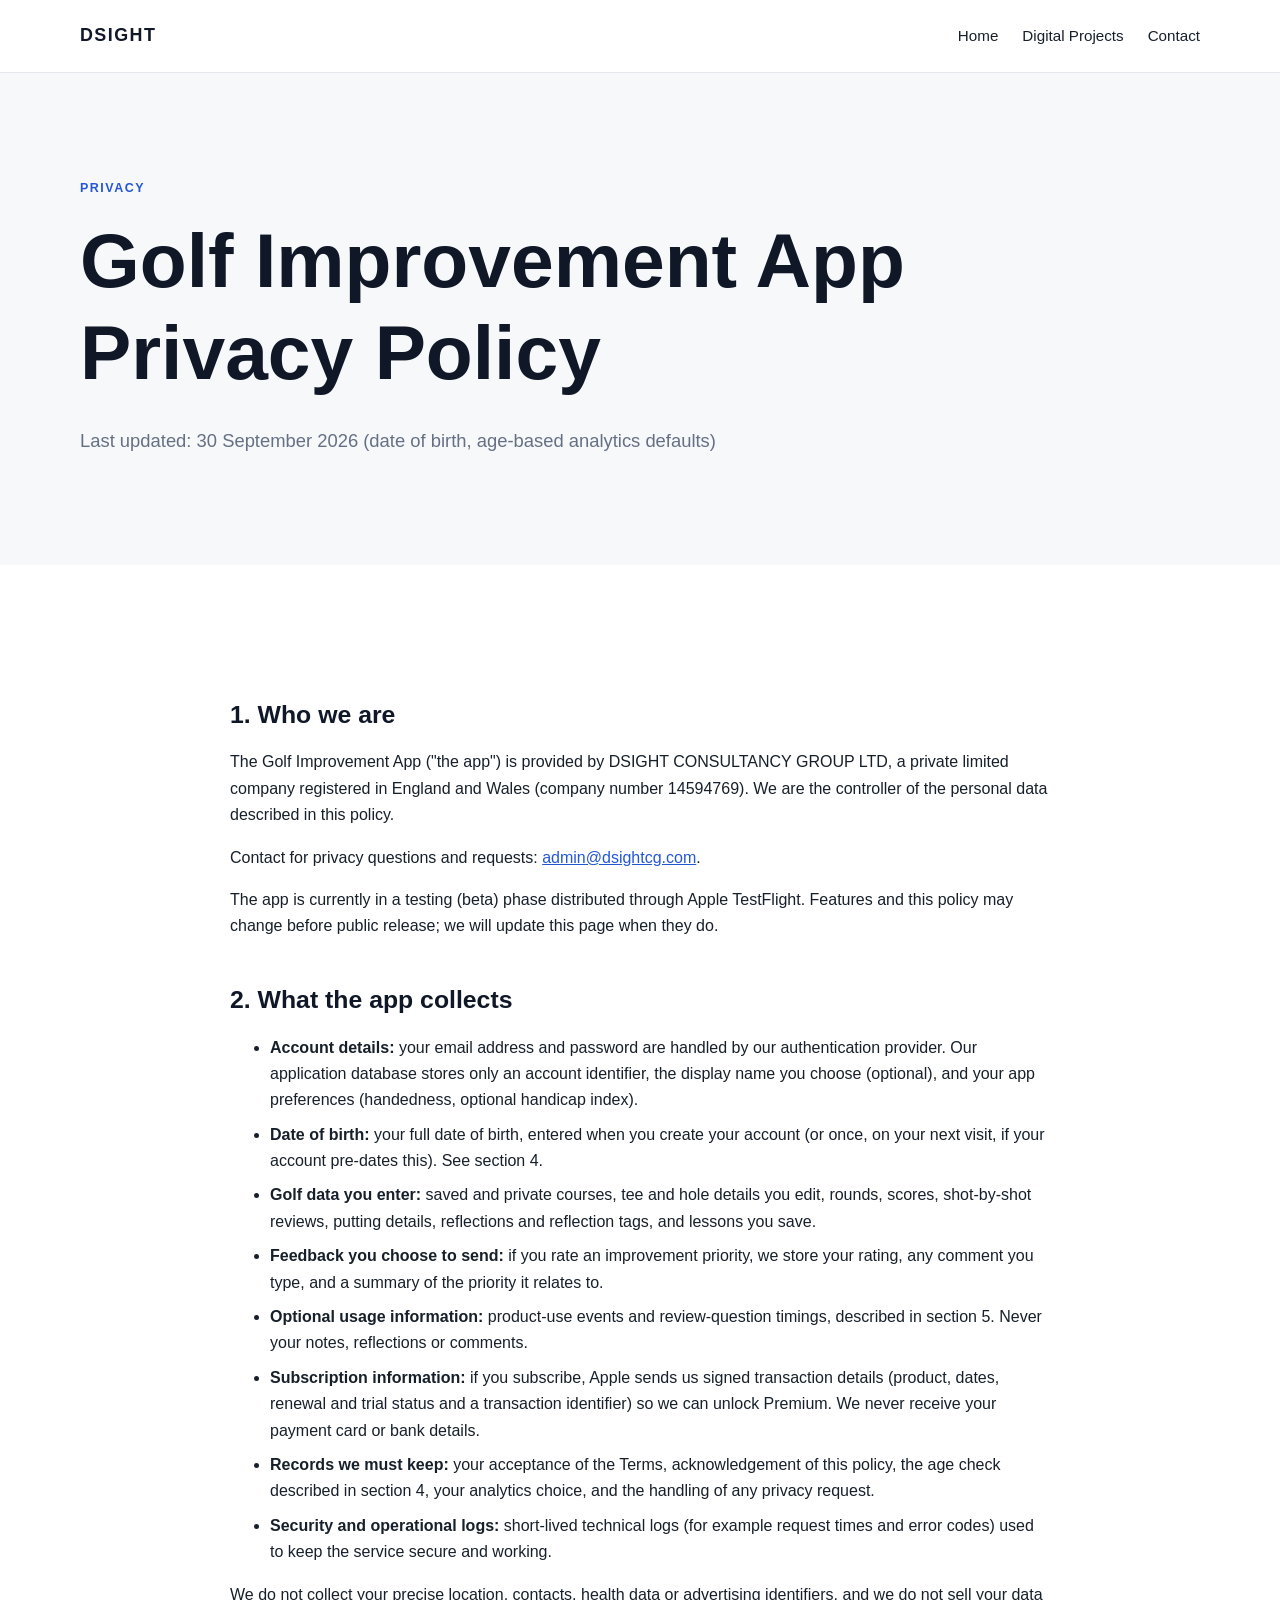
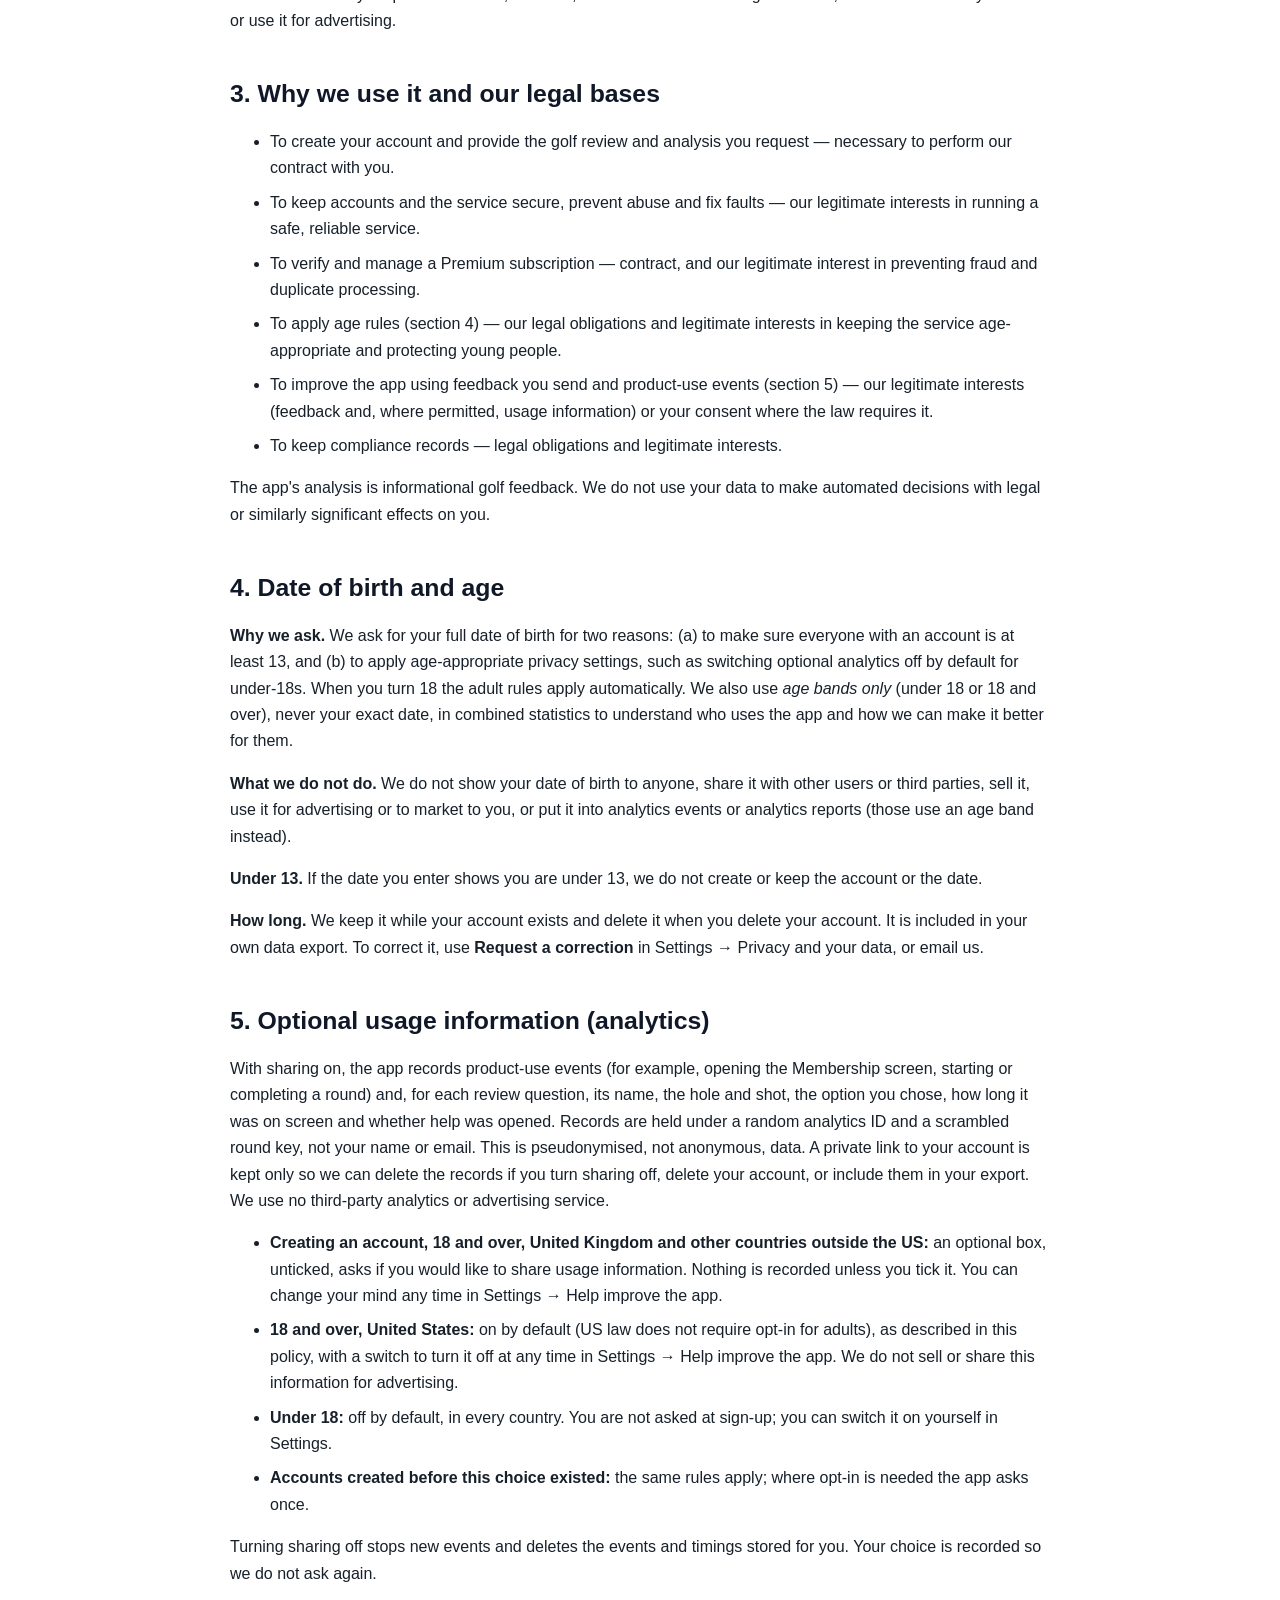
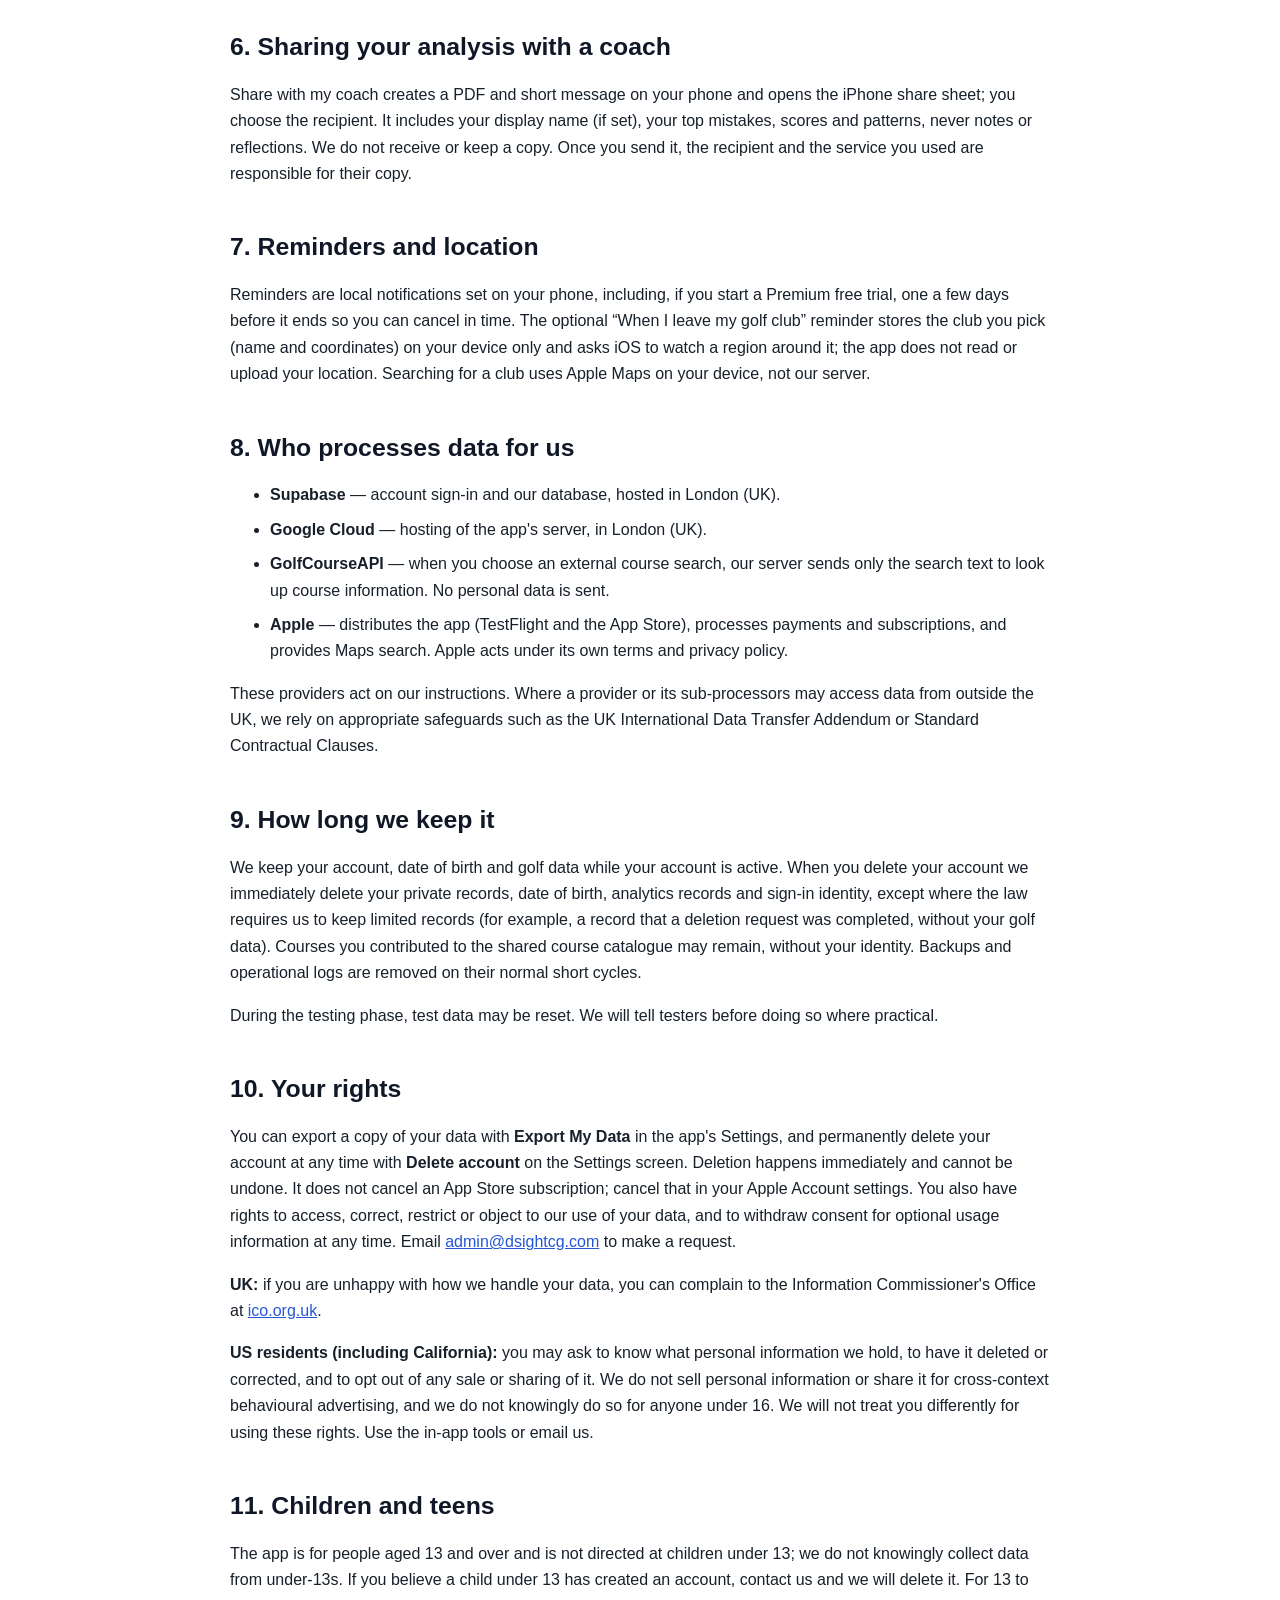
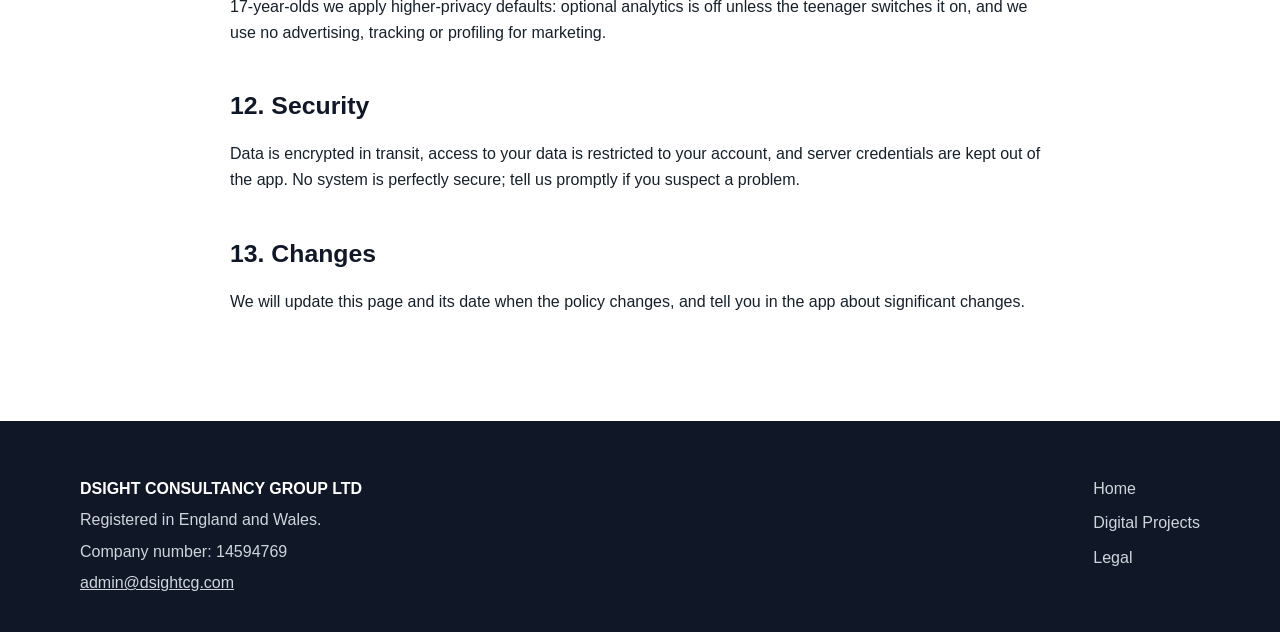
==== commit 34f92817: "Golf Improvement privacy: trial-ending reminder" ====
--- a/golf-improvement-privacy.html
+++ b/golf-improvement-privacy.html
@@ -226,7 +226,7 @@
     <h2>7. Reminders and location</h2>
 
     <p>
-      Reminders are local notifications set on your phone. The optional
+      Reminders are local notifications set on your phone, including, if you start a Premium free trial, one a few days before it ends so you can cancel in time. The optional
       &ldquo;When I leave my golf club&rdquo; reminder stores the club you pick
       (name and coordinates) on your device only and asks iOS to watch a region
       around it; the app does not read or upload your location. Searching for a
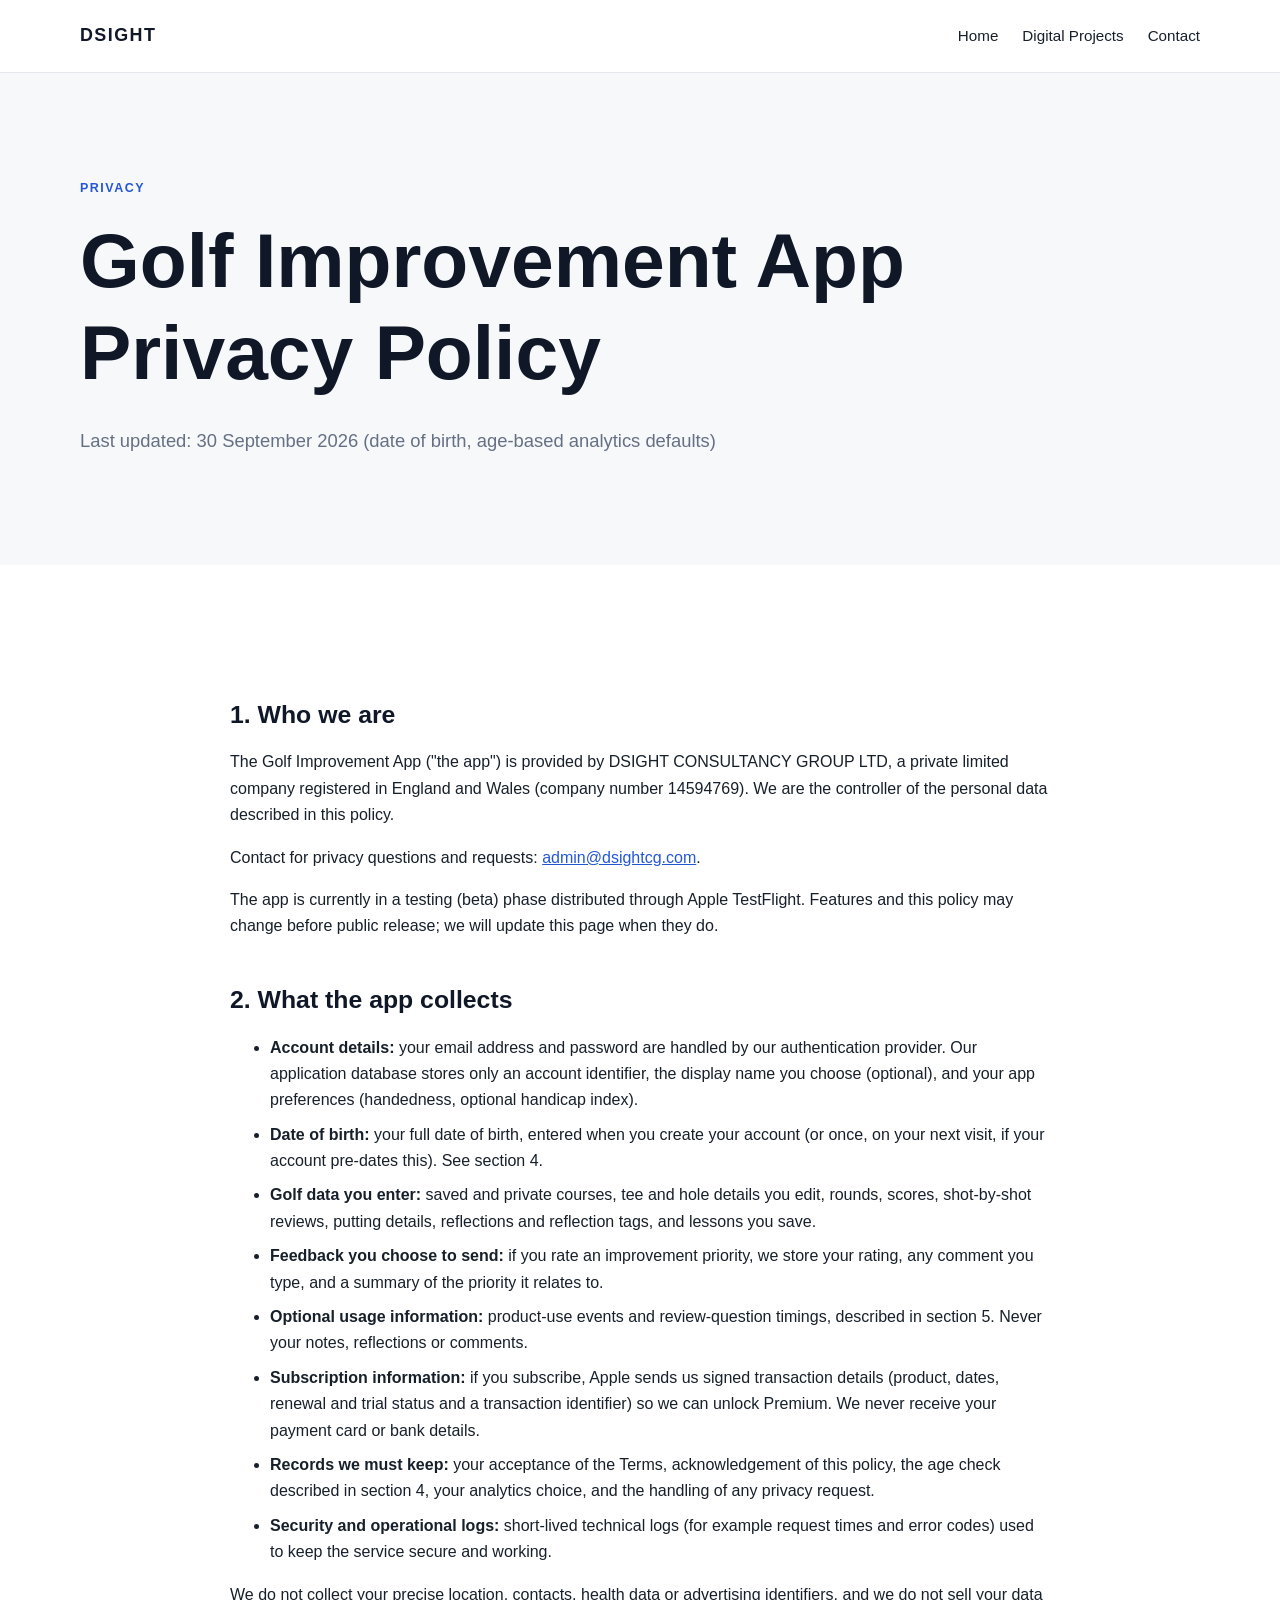
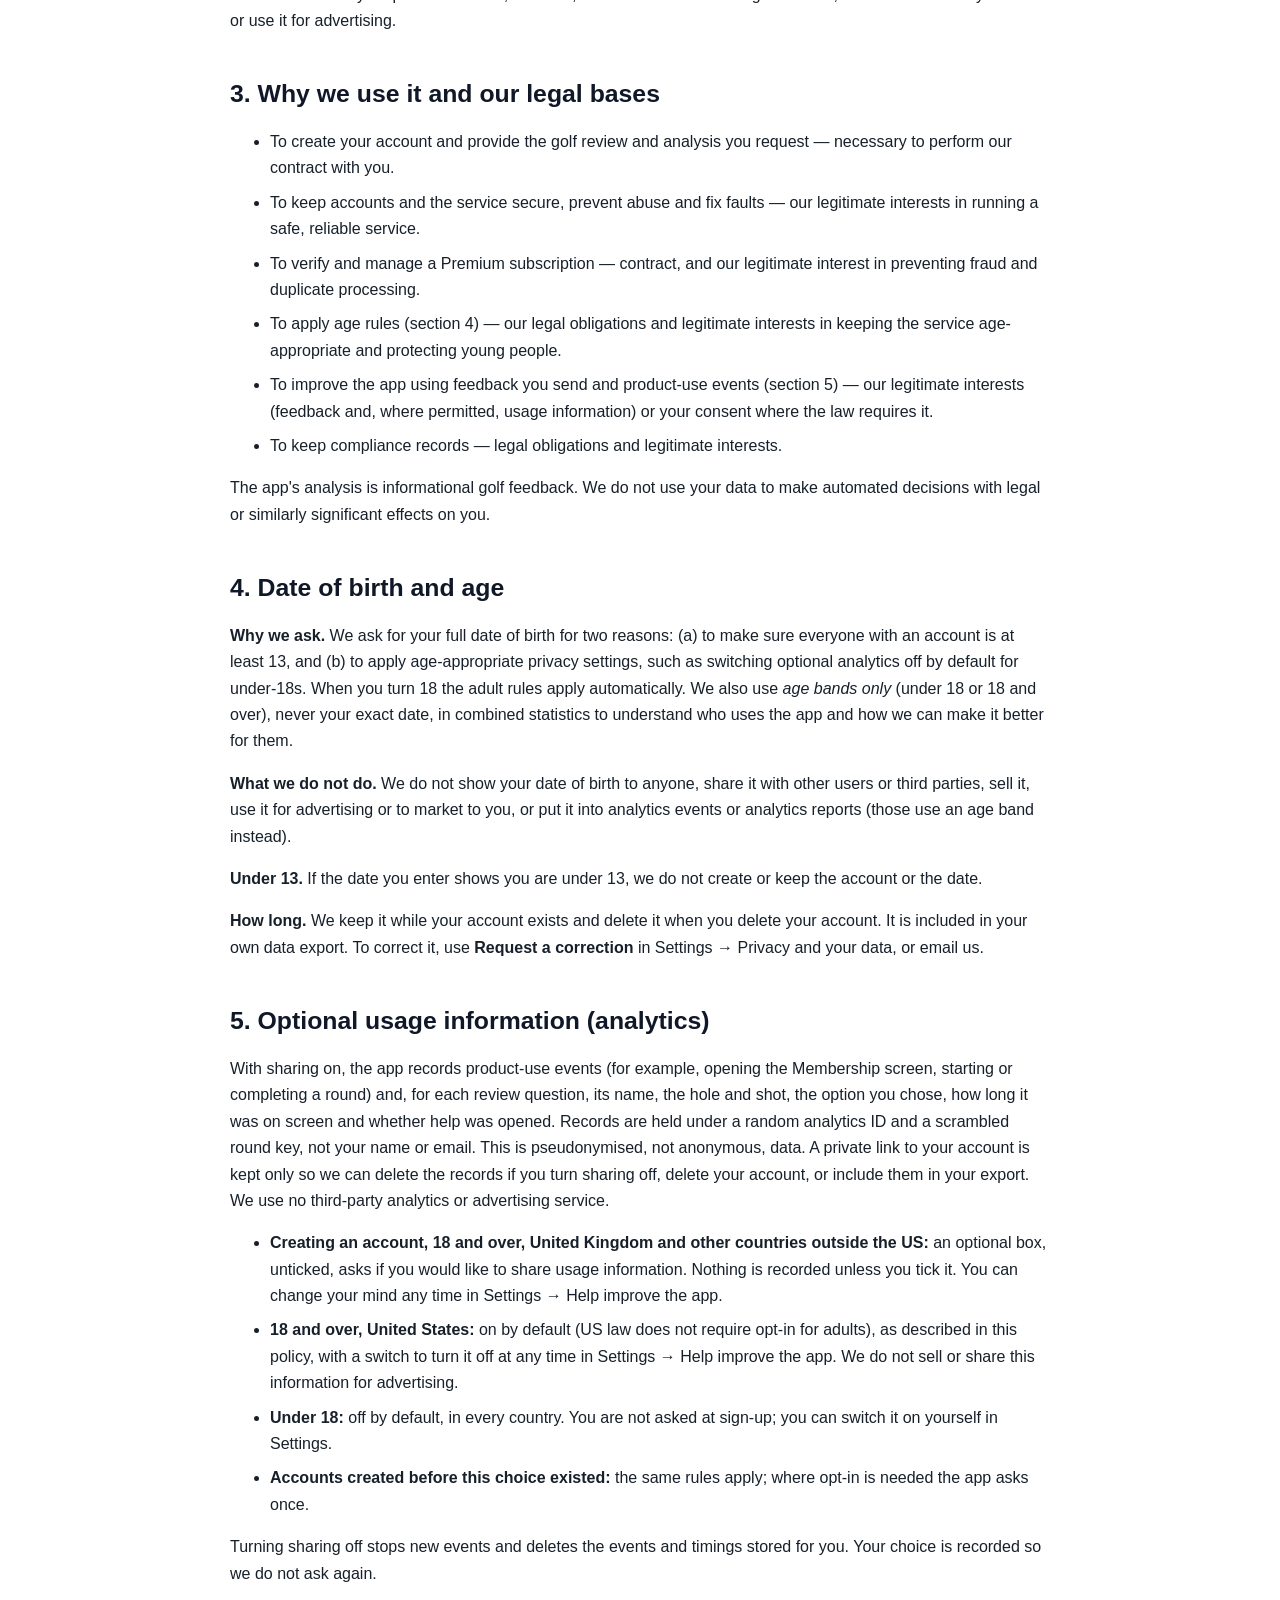
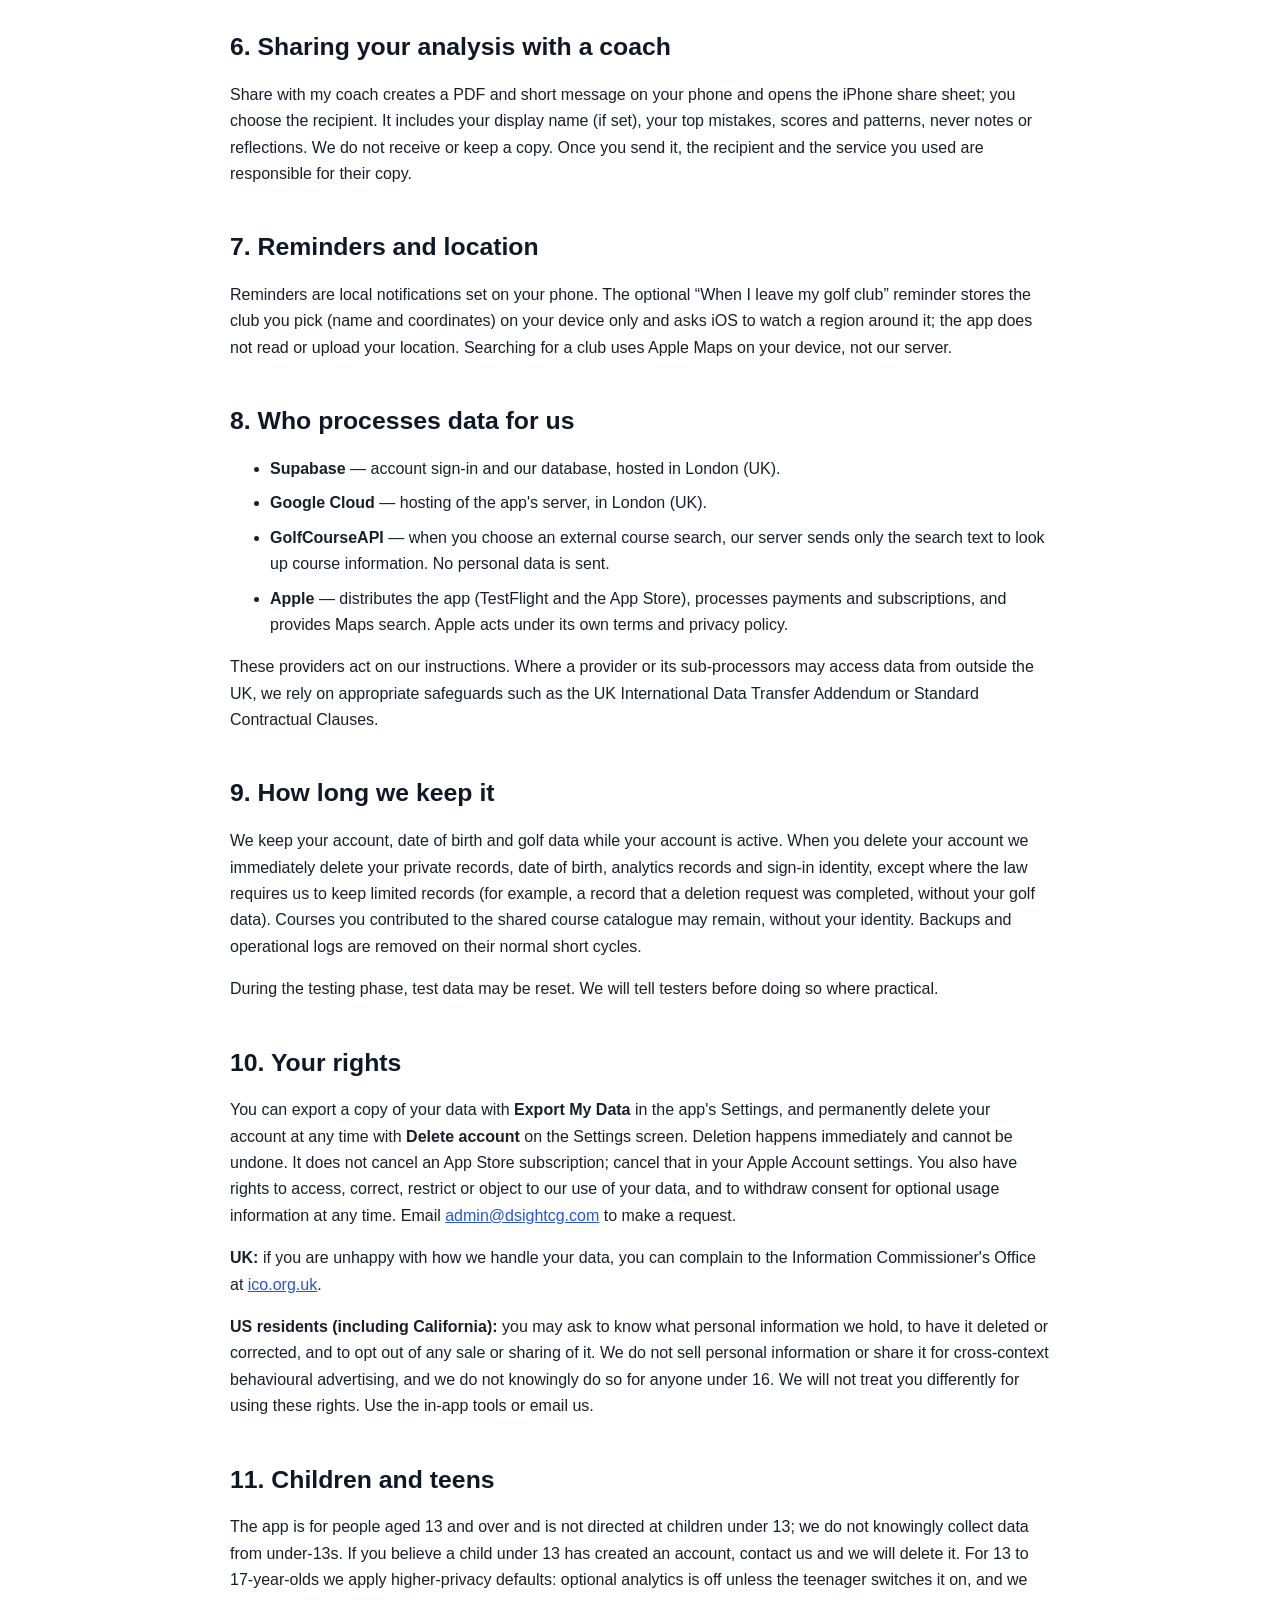
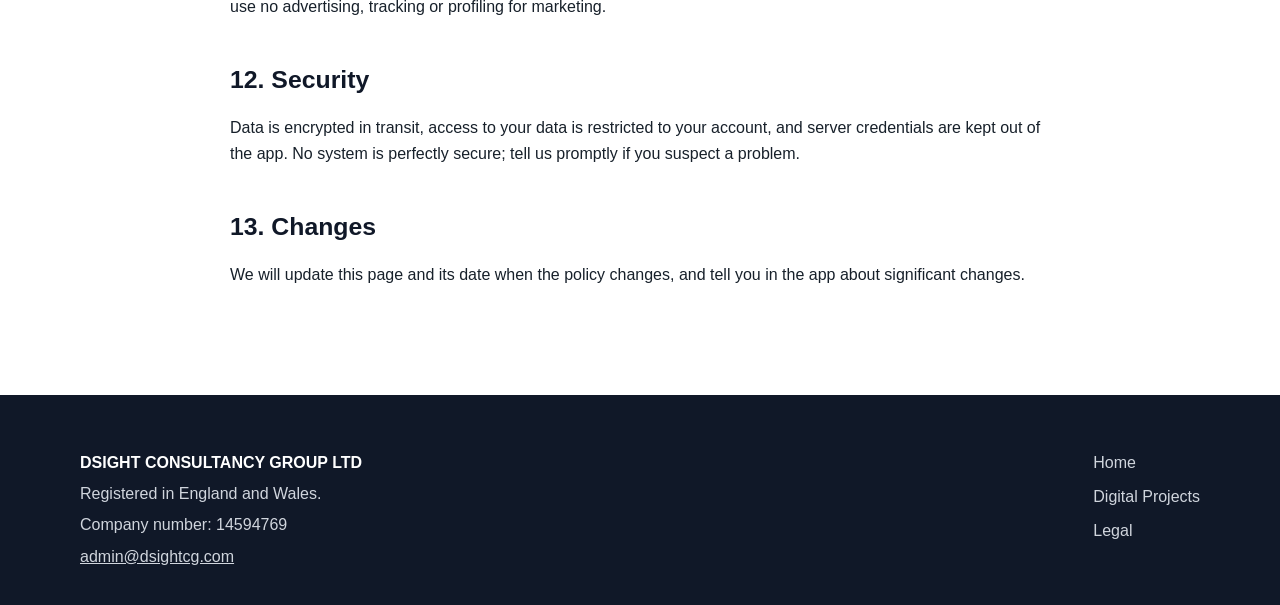
==== commit eb893337: "Golf Improvement privacy: remove trial-reminder sentence" ====
--- a/golf-improvement-privacy.html
+++ b/golf-improvement-privacy.html
@@ -226,7 +226,7 @@
     <h2>7. Reminders and location</h2>
 
     <p>
-      Reminders are local notifications set on your phone, including, if you start a Premium free trial, one a few days before it ends so you can cancel in time. The optional
+      Reminders are local notifications set on your phone. The optional
       &ldquo;When I leave my golf club&rdquo; reminder stores the club you pick
       (name and coordinates) on your device only and asks iOS to watch a region
       around it; the app does not read or upload your location. Searching for a
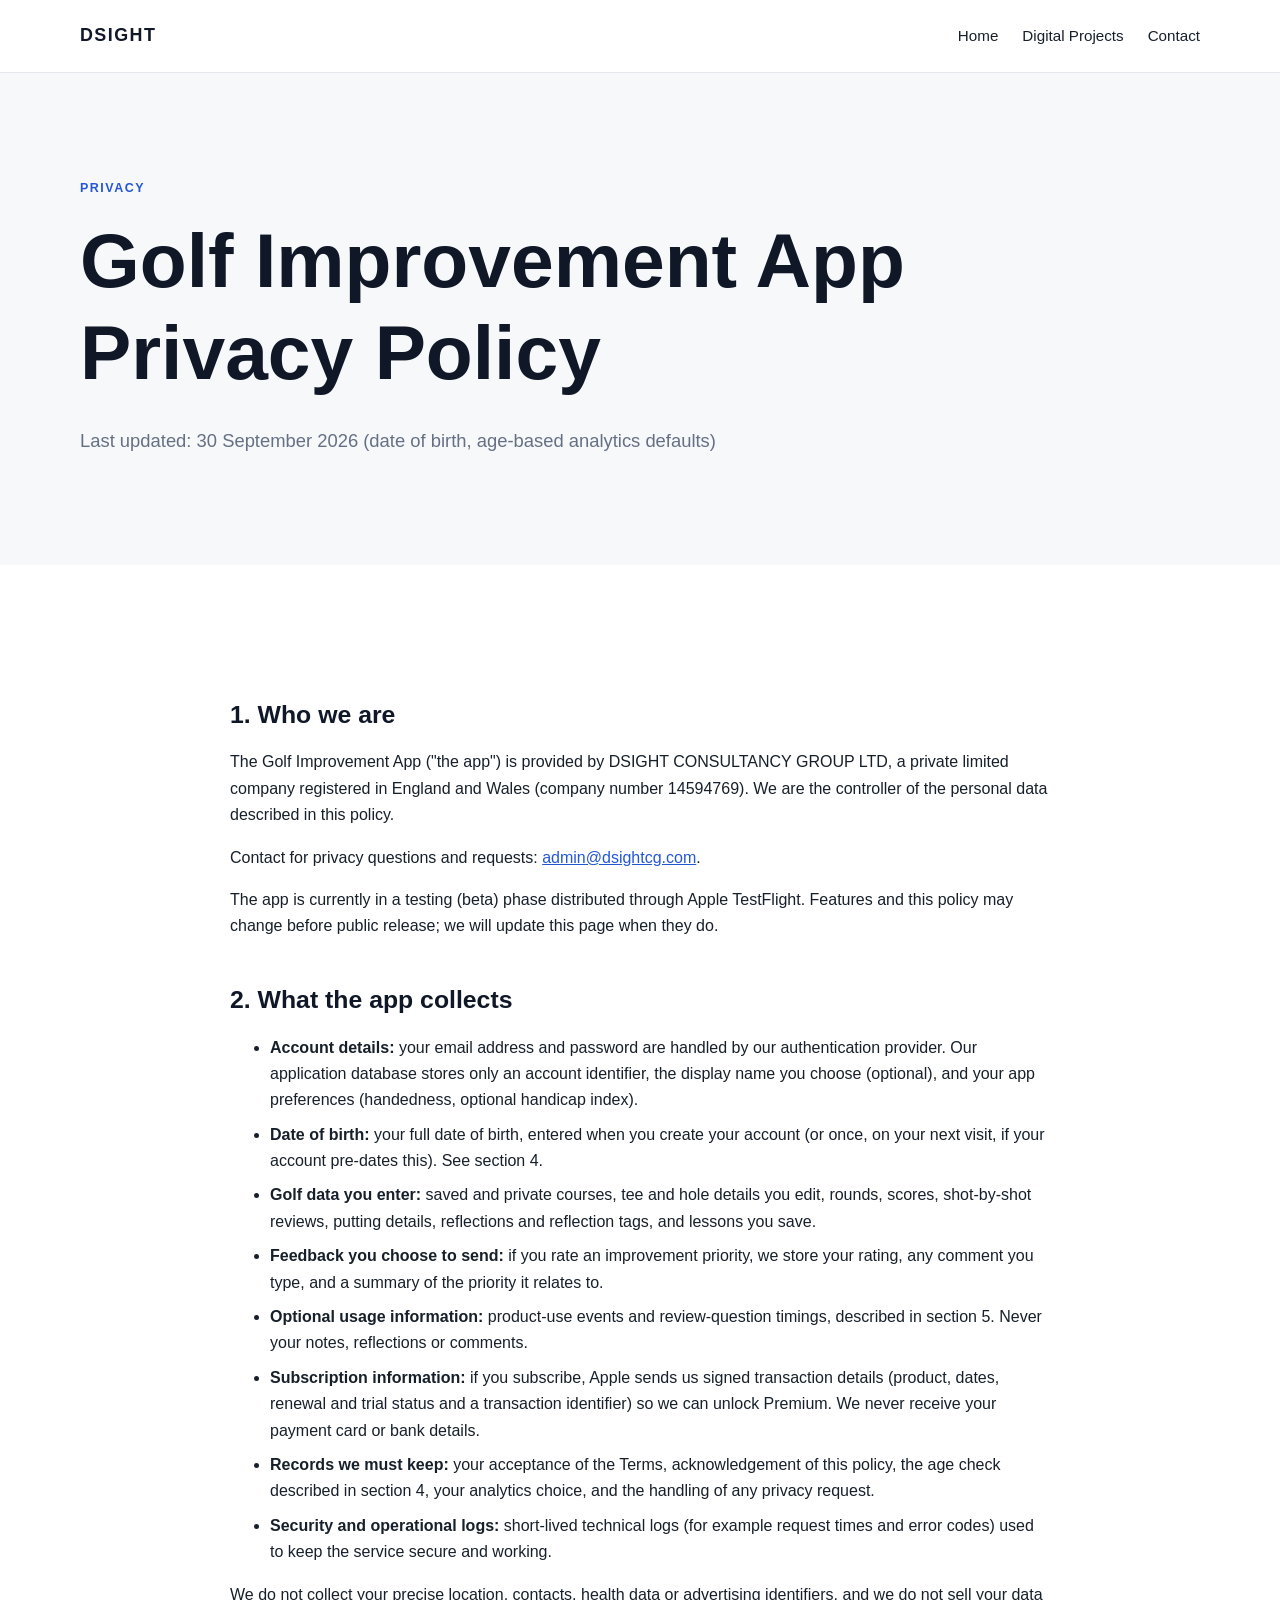
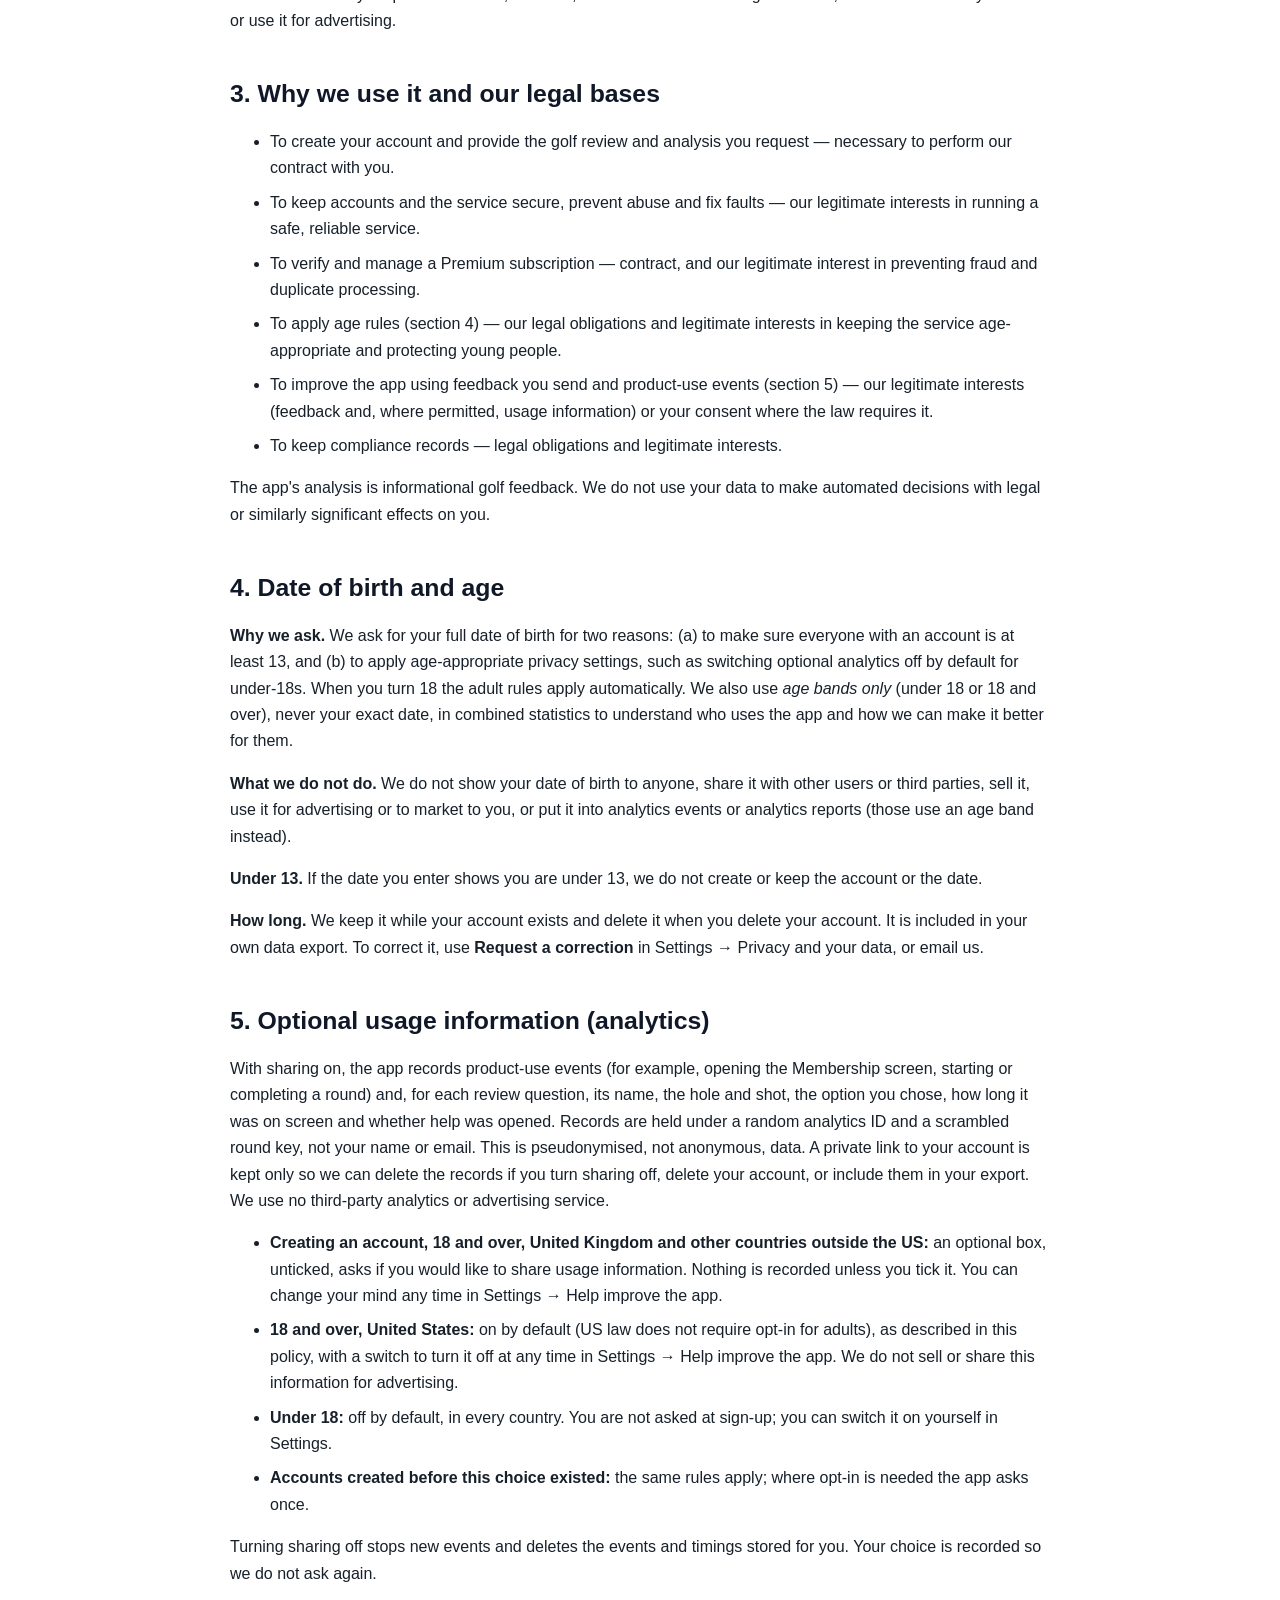
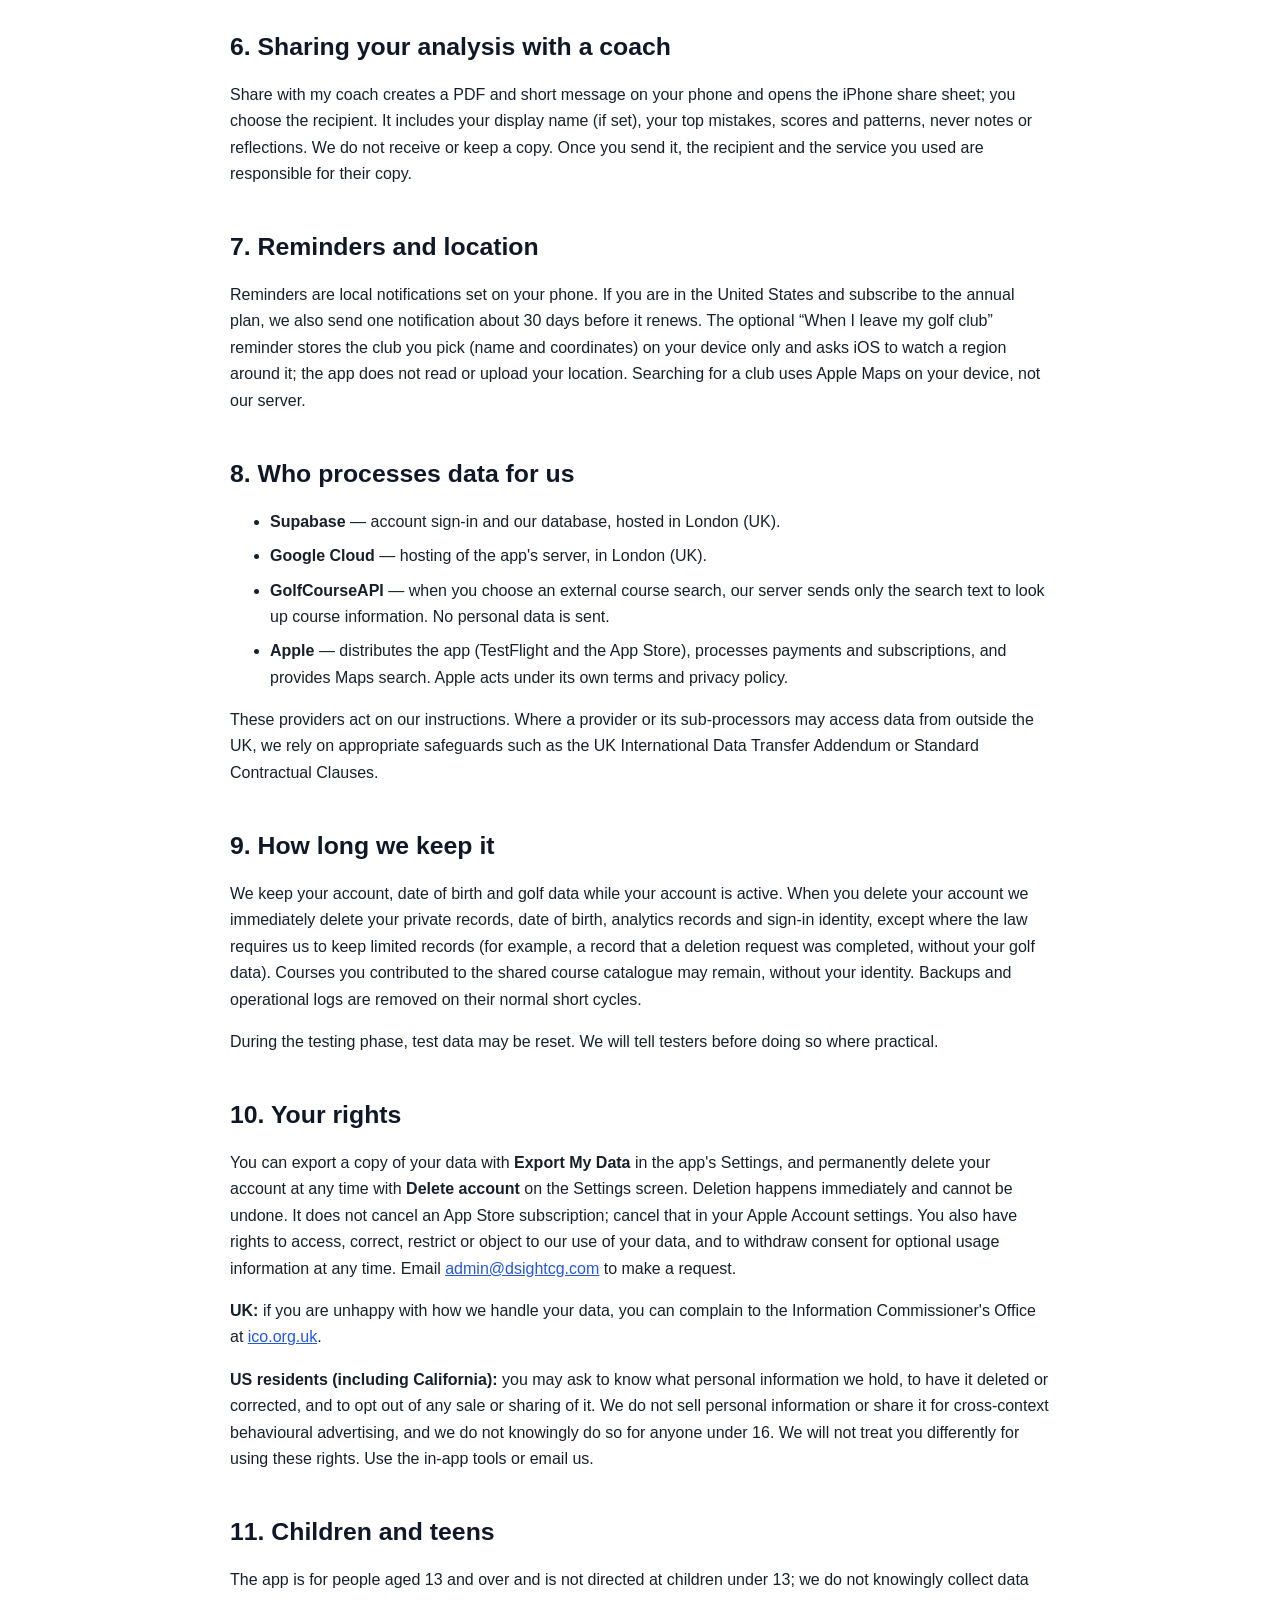
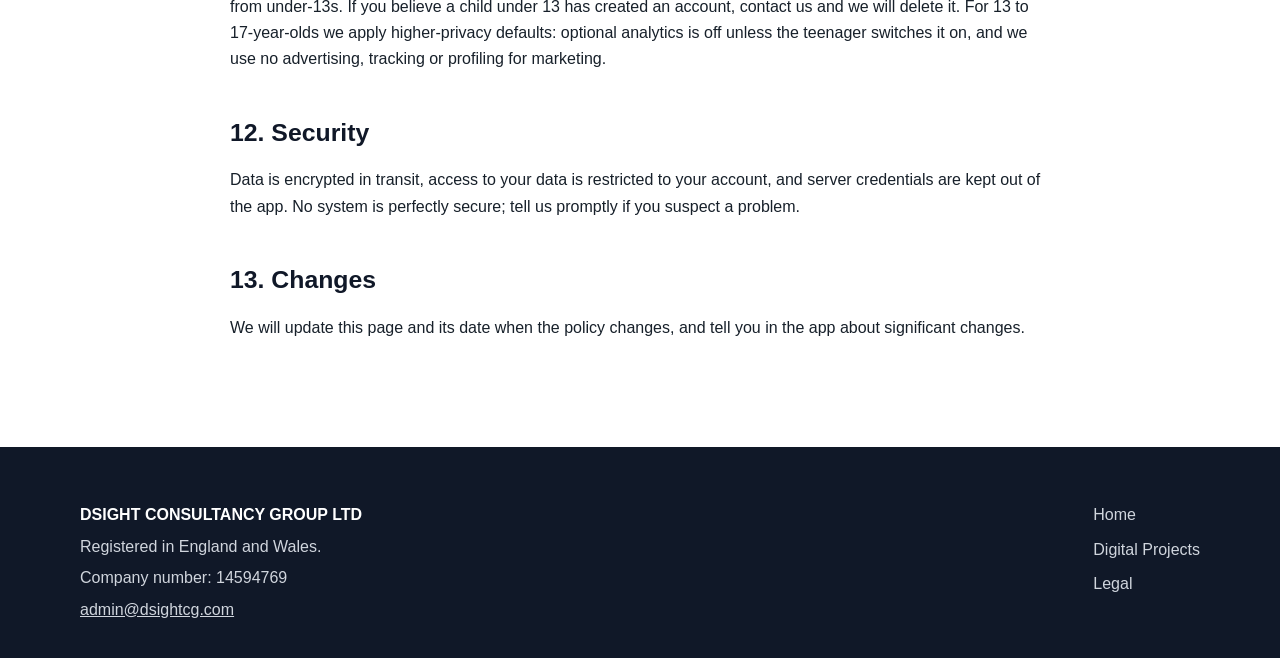
==== commit 875070b2: "Golf Improvement privacy: US annual renewal notice" ====
--- a/golf-improvement-privacy.html
+++ b/golf-improvement-privacy.html
@@ -226,7 +226,7 @@
     <h2>7. Reminders and location</h2>
 
     <p>
-      Reminders are local notifications set on your phone. The optional
+      Reminders are local notifications set on your phone. If you are in the United States and subscribe to the annual plan, we also send one notification about 30 days before it renews. The optional
       &ldquo;When I leave my golf club&rdquo; reminder stores the club you pick
       (name and coordinates) on your device only and asks iOS to watch a region
       around it; the app does not read or upload your location. Searching for a
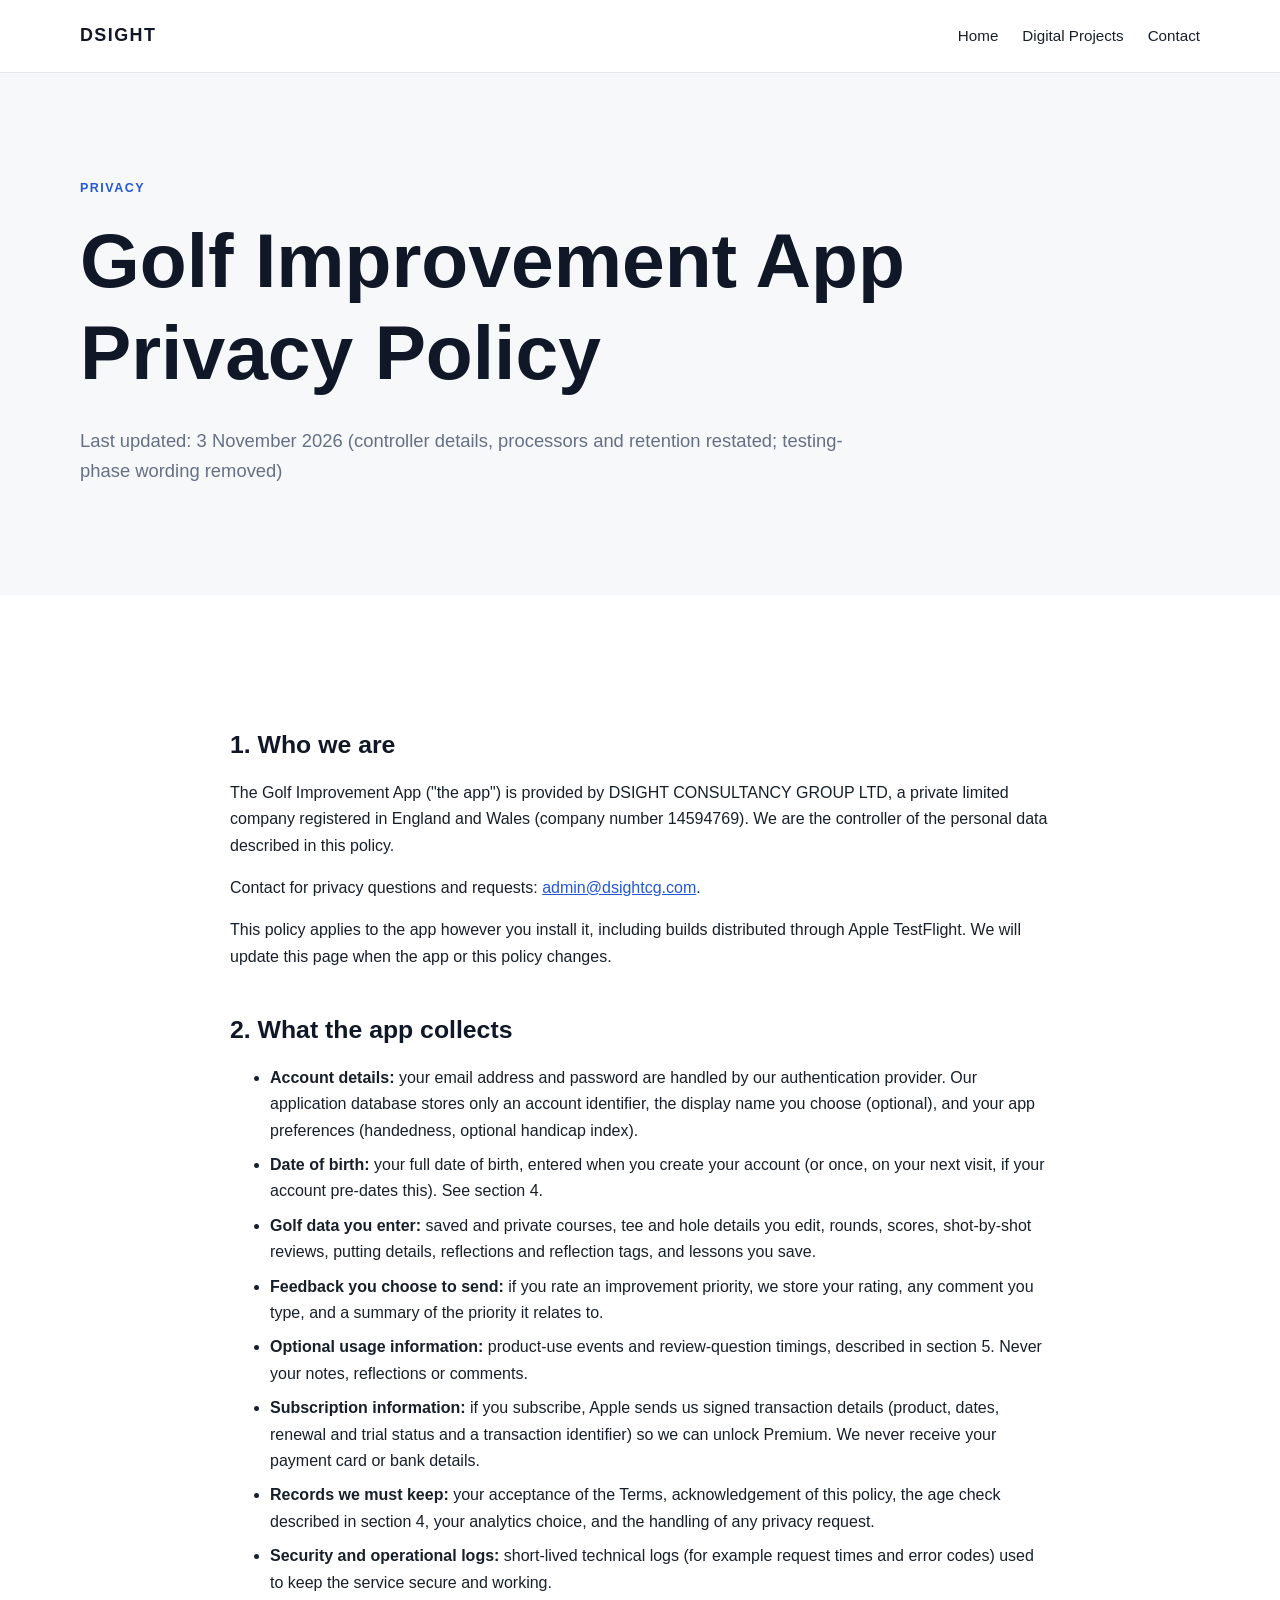
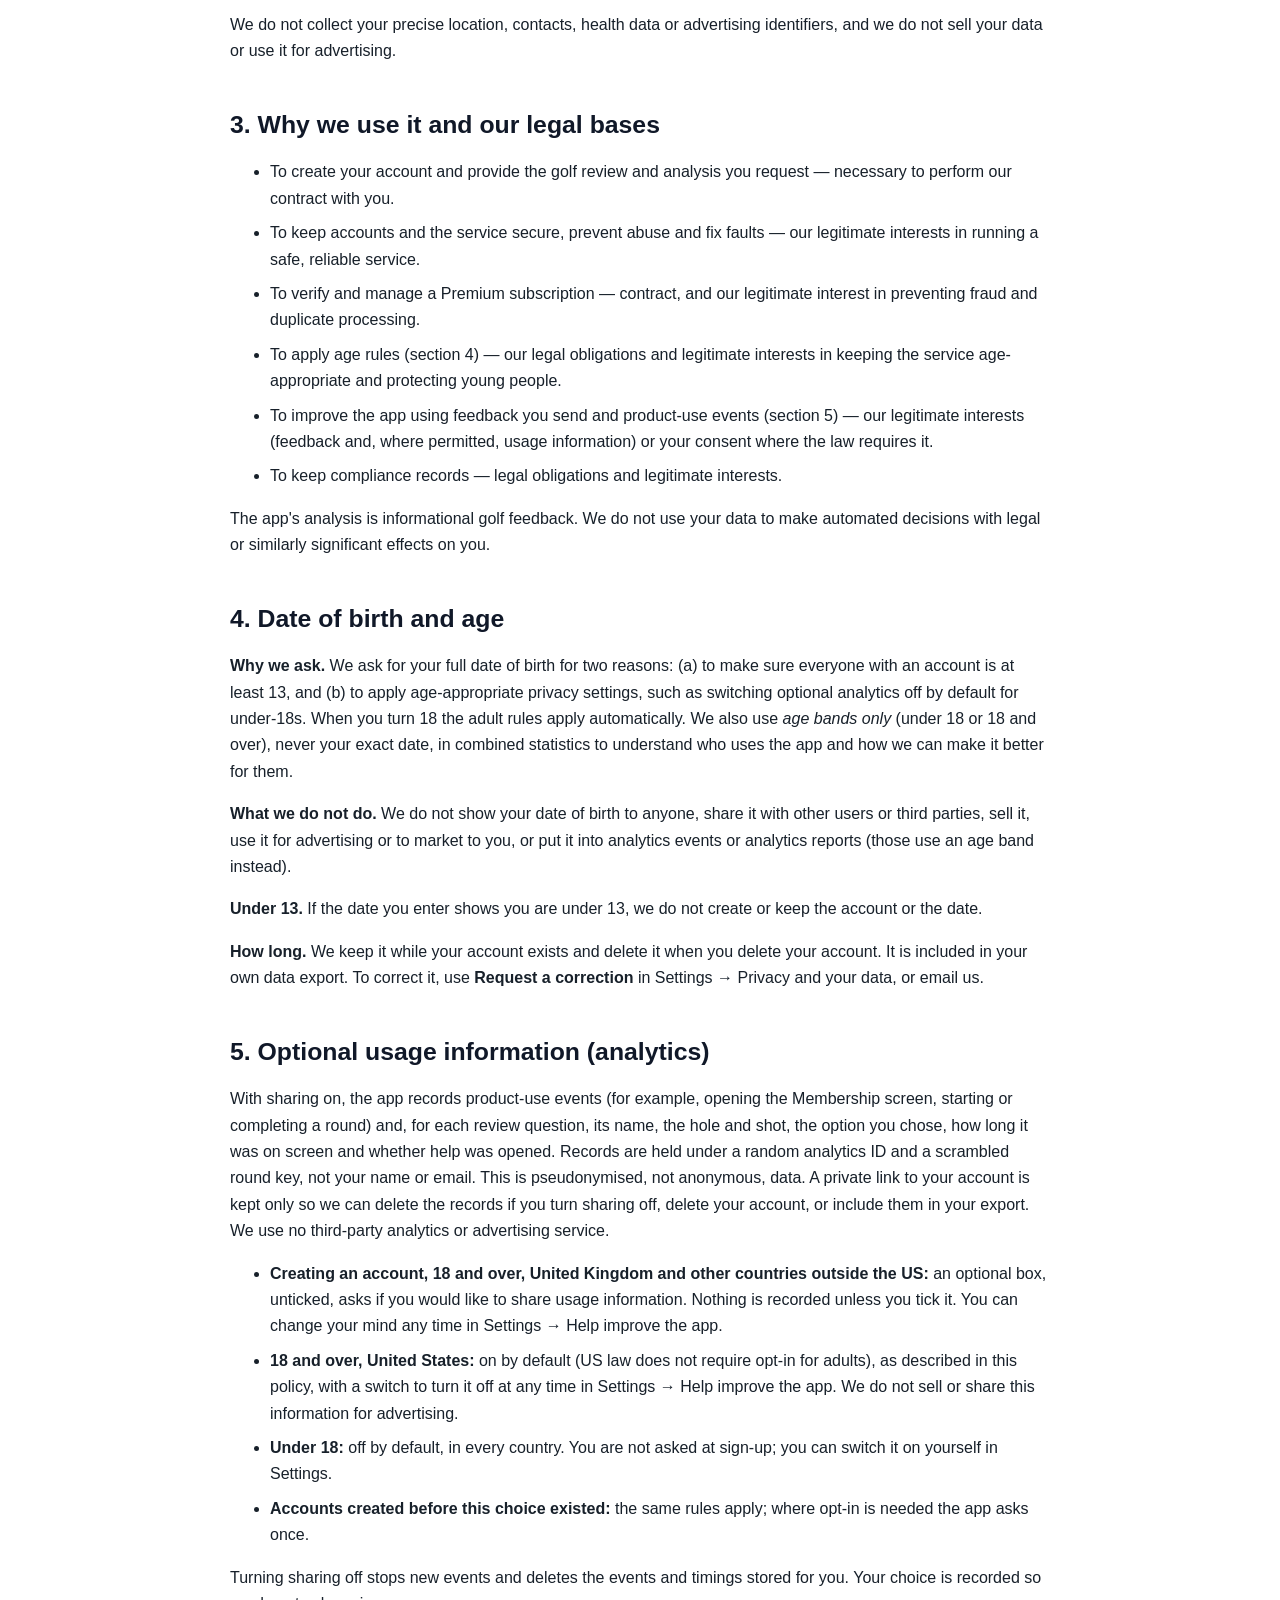
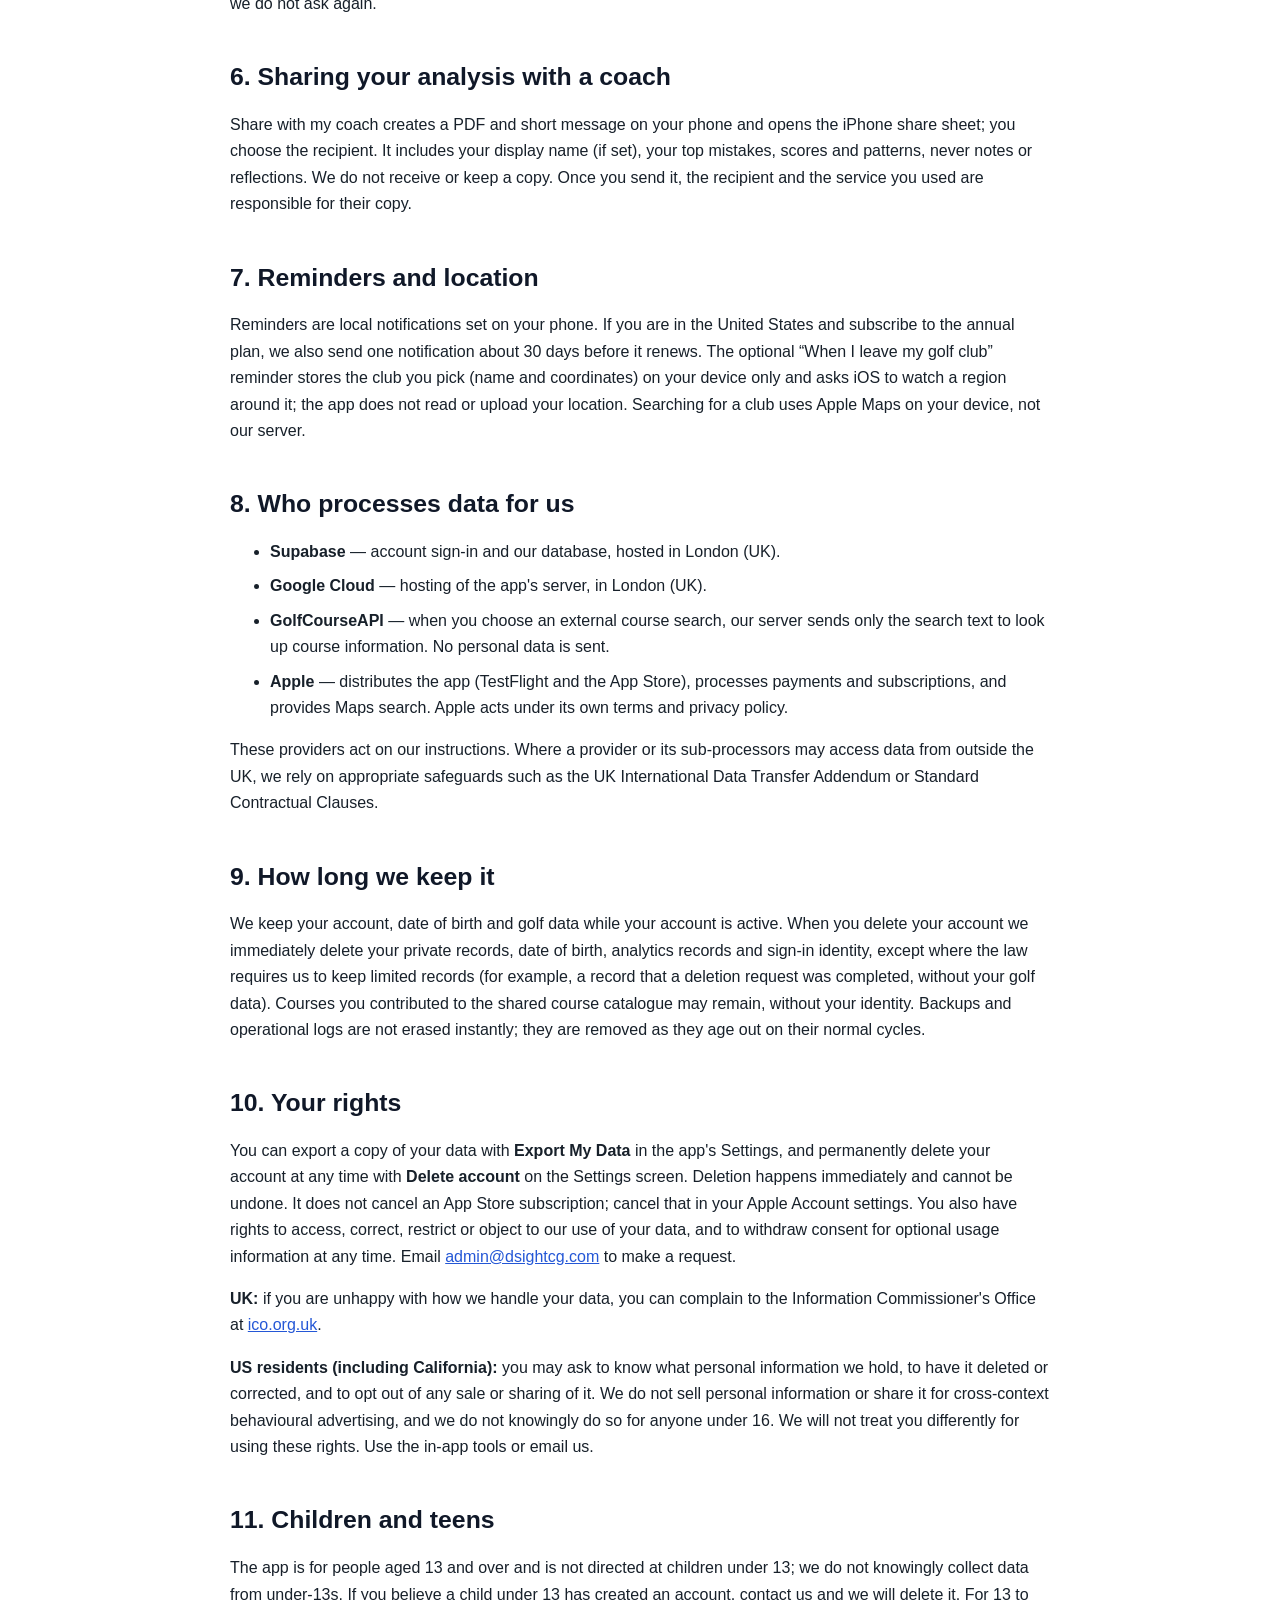
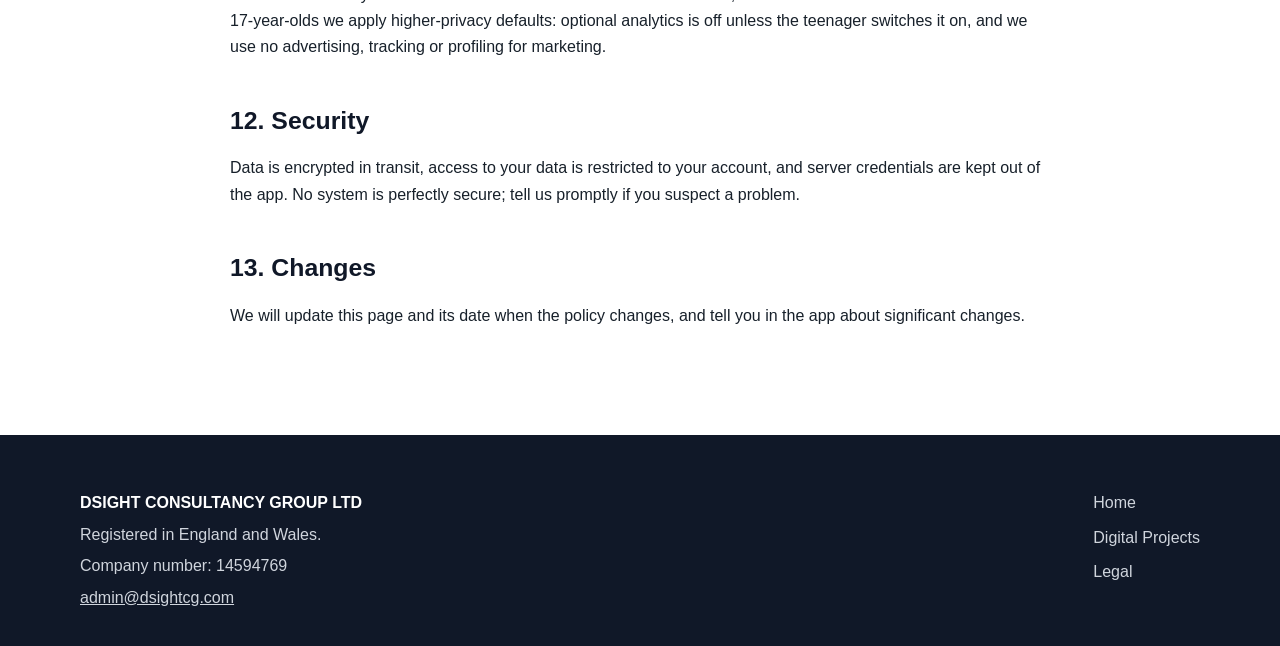
==== commit 27477a0b: "Privacy policy: remove beta-only wording, restate retention, date 3 Nov 2026 Co-Authored-By: Claude " ====
--- a/golf-improvement-privacy.html
+++ b/golf-improvement-privacy.html
@@ -31,7 +31,7 @@
   <div class="container">
     <p class="eyebrow">Privacy</p>
     <h1>Golf Improvement App Privacy Policy</h1>
-    <p class="hero-text">Last updated: 30 September 2026 (date of birth, age-based analytics defaults)</p>
+    <p class="hero-text">Last updated: 3 November 2026 (controller details, processors and retention restated; testing-phase wording removed)</p>
   </div>
 </section>
 
@@ -51,9 +51,9 @@
       <a href="mailto:admin@dsightcg.com">admin@dsightcg.com</a>.
     </p>
     <p>
-      The app is currently in a testing (beta) phase distributed through
-      Apple TestFlight. Features and this policy may change before public
-      release; we will update this page when they do.
+      This policy applies to the app however you install it, including
+      builds distributed through Apple TestFlight. We will update this page
+      when the app or this policy changes.
     </p>
 
     <h2>2. What the app collects</h2>
@@ -271,12 +271,8 @@
       where the law requires us to keep limited records (for example, a record
       that a deletion request was completed, without your golf data). Courses
       you contributed to the shared course catalogue may remain, without your
-      identity. Backups and operational logs are removed on their normal
-      short cycles.
-    </p>
-    <p>
-      During the testing phase, test data may be reset. We will tell testers
-      before doing so where practical.
+      identity. Backups and operational logs are not erased instantly;
+      they are removed as they age out on their normal cycles.
     </p>
 
     <h2>10. Your rights</h2>
